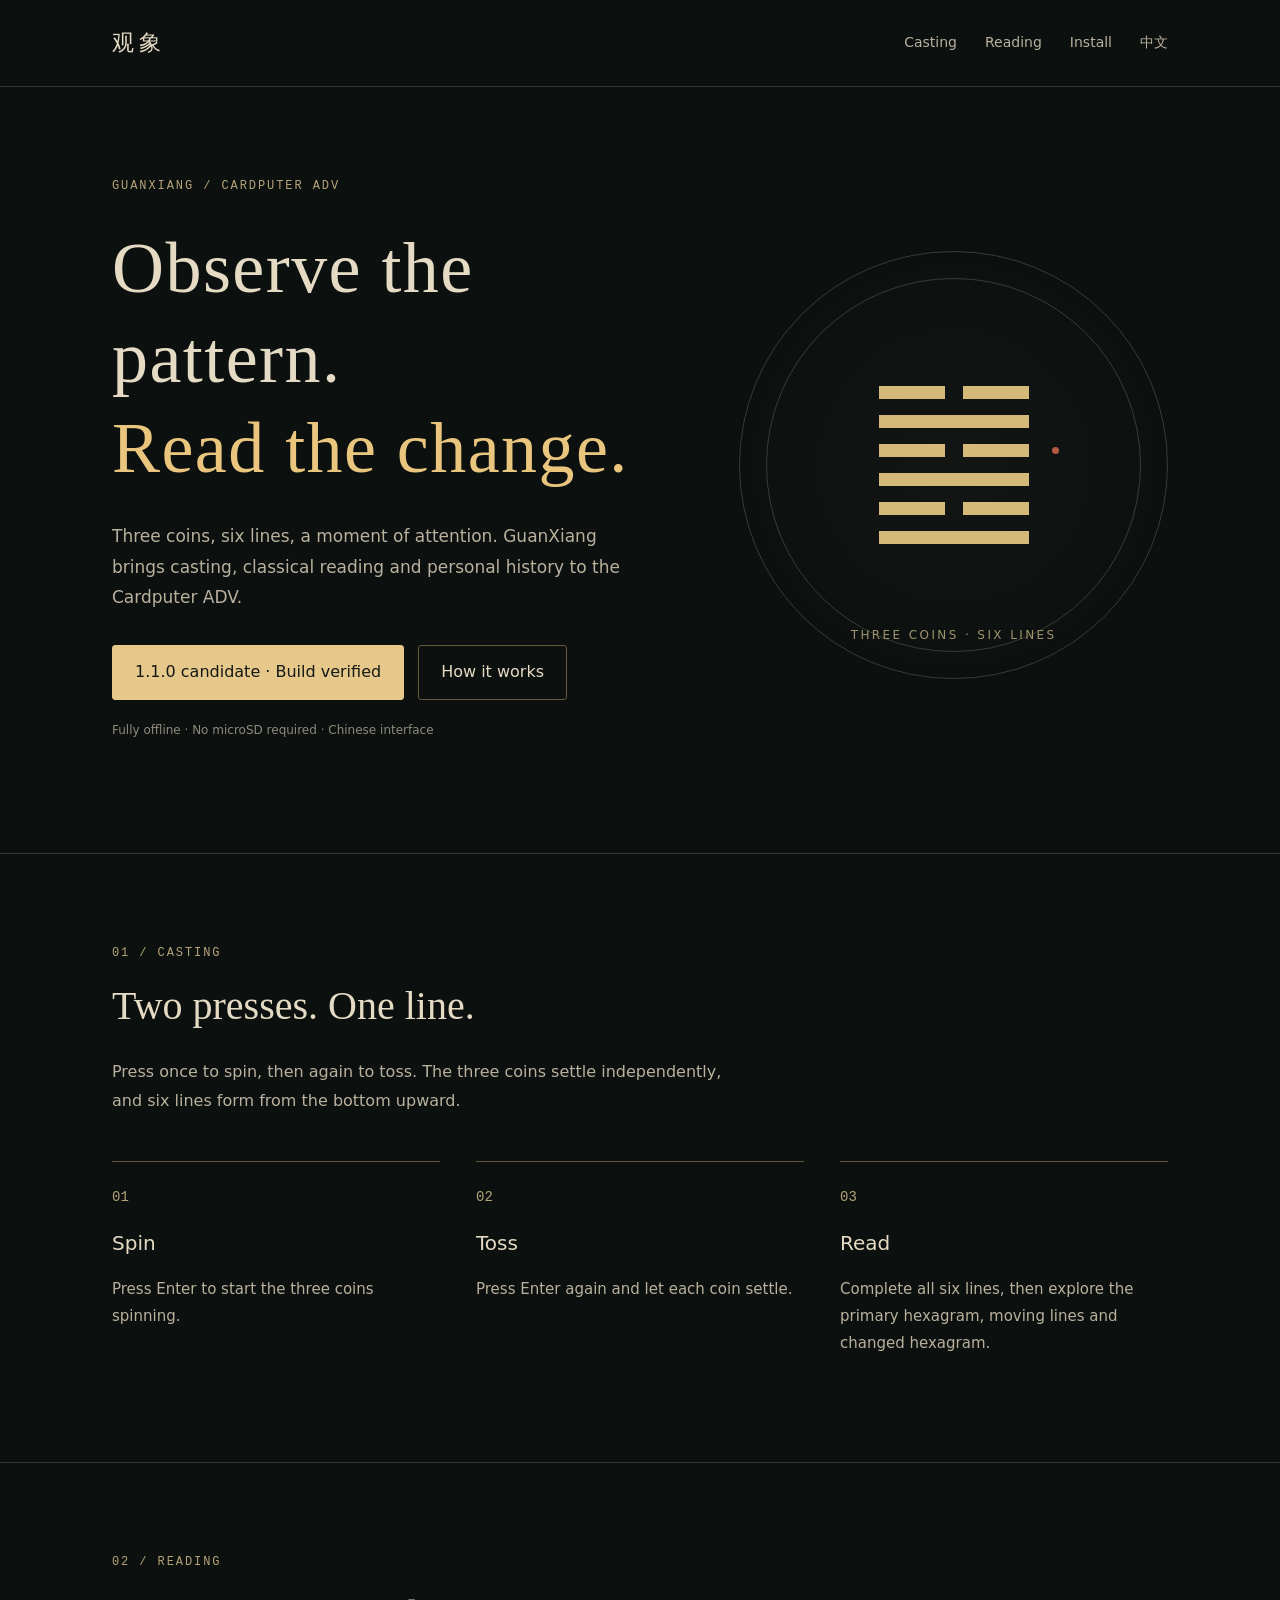
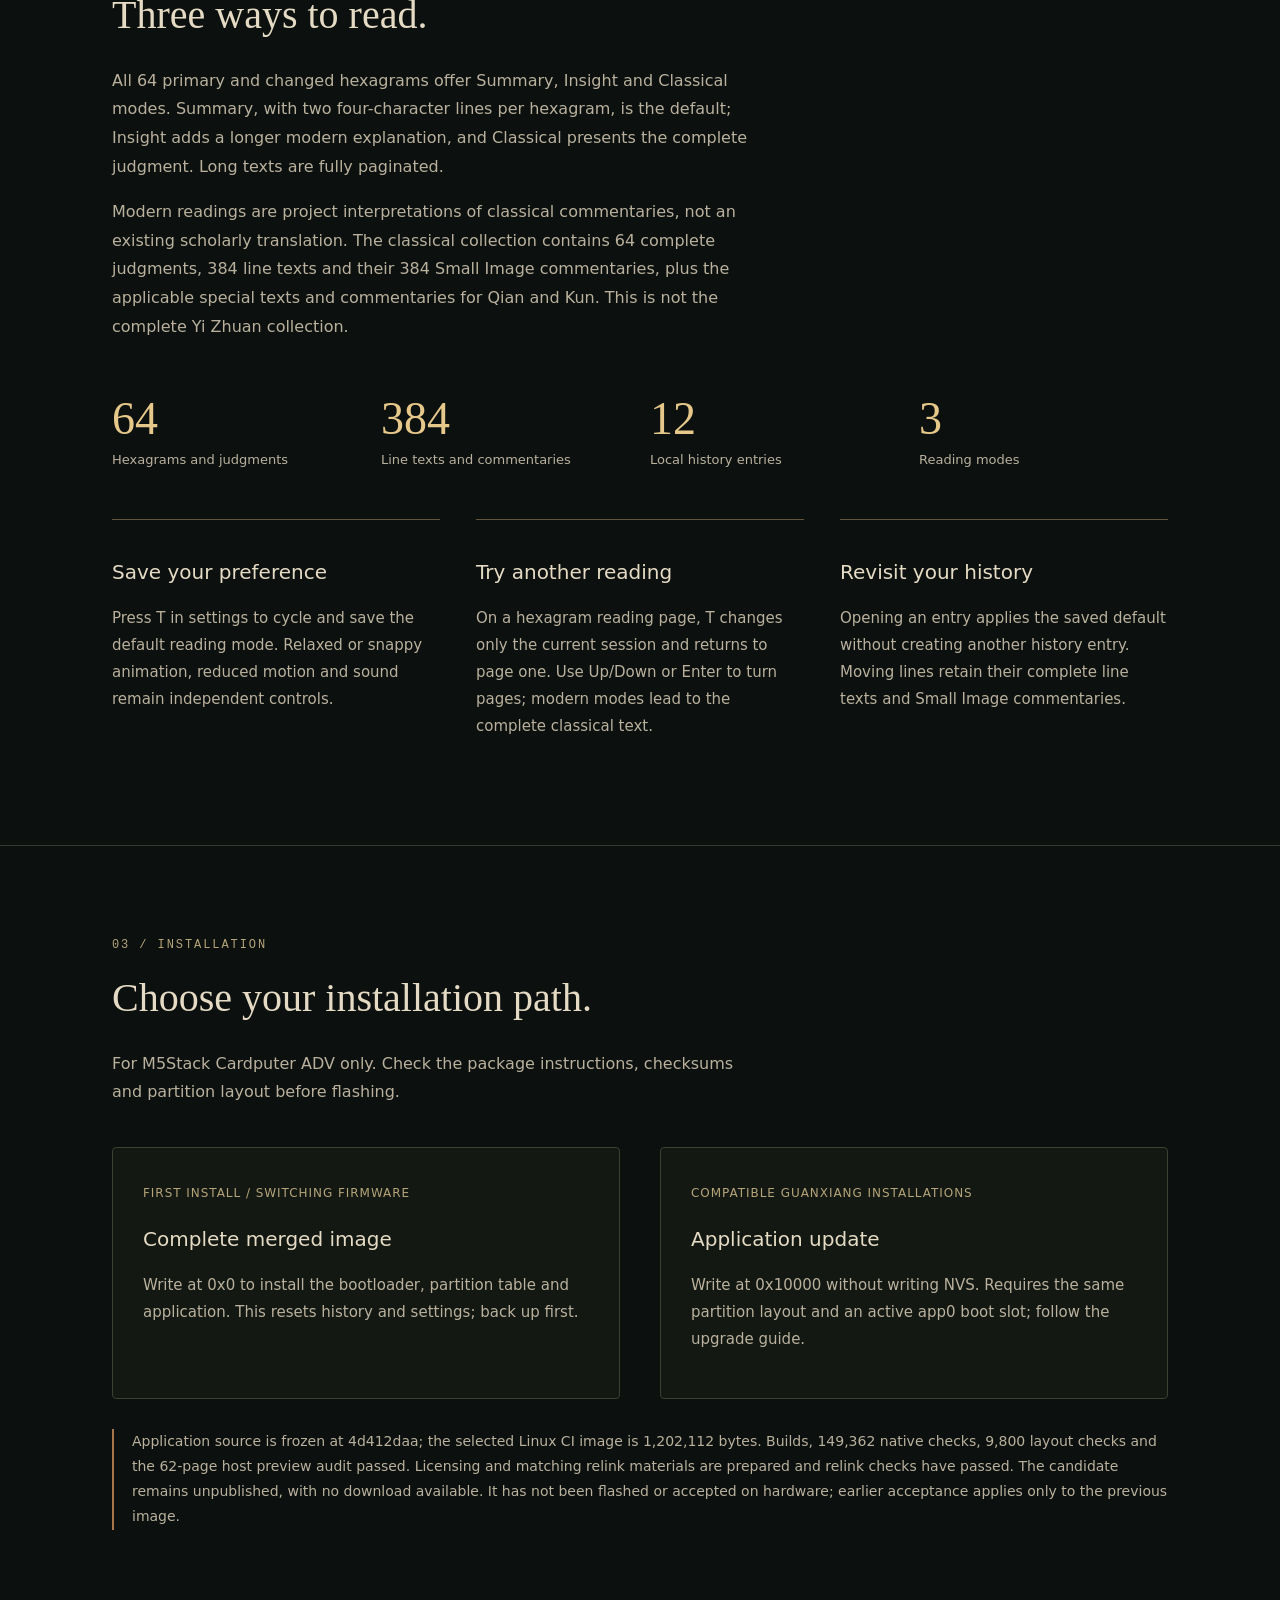
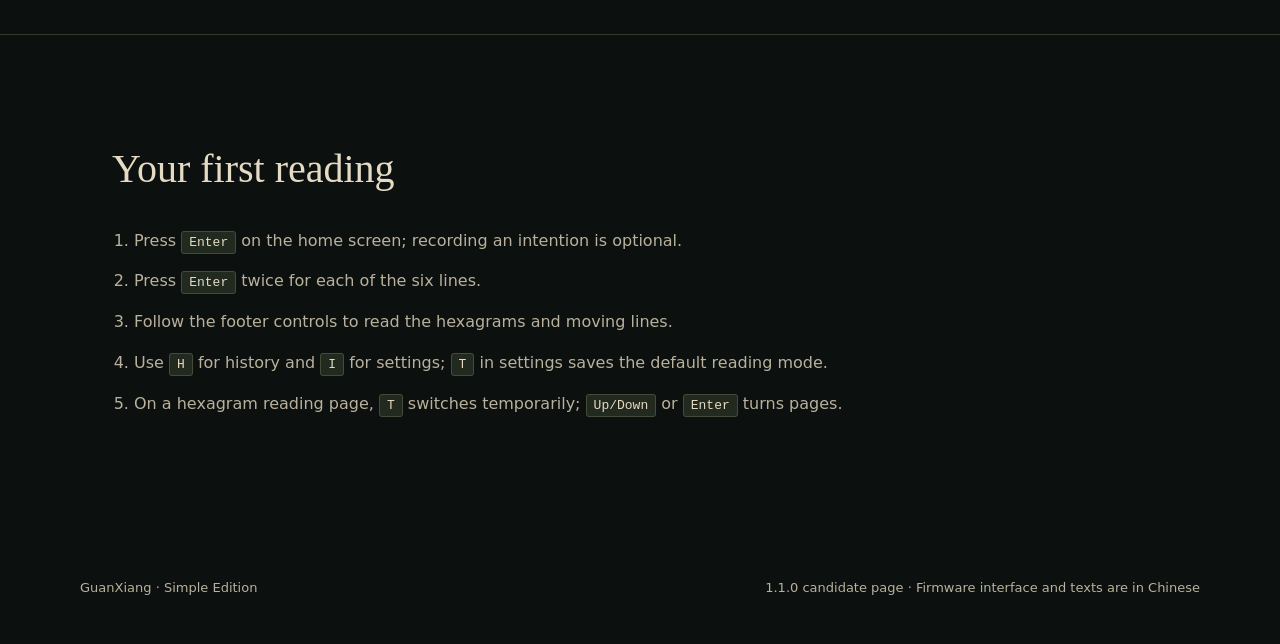
==== docs/en/index.html @ ac01c59a "Prepare GuanXiang 1.1.0 candidate documentation and source notices" ====
<!doctype html>
<html lang="en"><head><meta charset="utf-8"><meta name="viewport" content="width=device-width,initial-scale=1"><meta name="theme-color" content="#0c100f"><meta name="description" content="An offline three-coin I Ching firmware for M5Stack Cardputer ADV, with six-line casting, three reading modes and local history."><title>GuanXiang · Observe the pattern, read the change</title><link rel="stylesheet" href="../styles.css"></head><body>
<header><nav class="wrap" aria-label="Navigation"><a class="brand" href="#top">观象</a><div class="navlinks"><a class="wide" href="#casting">Casting</a><a class="wide" href="#reading">Reading</a><a class="wide" href="#install">Install</a><a href="../" lang="zh-CN">中文</a></div></nav></header>
<main id="top"><section class="hero wrap"><div><div class="eyebrow">GUANXIANG / CARDPUTER ADV</div><h1>Observe the pattern.<span>Read the change.</span></h1><p class="lead">Three coins, six lines, a moment of attention. GuanXiang brings casting, classical reading and personal history to the Cardputer ADV.</p><div class="actions"><a class="button primary" href="#install">1.1.0 candidate · Build verified</a><a class="button" href="#casting">How it works</a></div><p class="meta">Fully offline · No microSD required · Chinese interface</p></div><div class="ritual" aria-hidden="true"><div class="hexagram"><div class="yao yin"></div><div class="yao"></div><div class="yao yin moving"></div><div class="yao"></div><div class="yao yin"></div><div class="yao"></div></div><div class="ritual-label">THREE COINS · SIX LINES</div></div></section>
<section class="section" id="casting"><div class="wrap"><div class="intro"><div class="eyebrow">01 / CASTING</div><h2>Two presses. One line.</h2><p>Press once to spin, then again to toss. The three coins settle independently, and six lines form from the bottom upward.</p></div><div class="grid"><article class="feature"><span class="number">01</span><h3>Spin</h3><p>Press Enter to start the three coins spinning.</p></article><article class="feature"><span class="number">02</span><h3>Toss</h3><p>Press Enter again and let each coin settle.</p></article><article class="feature"><span class="number">03</span><h3>Read</h3><p>Complete all six lines, then explore the primary hexagram, moving lines and changed hexagram.</p></article></div></div></section>
<section class="section" id="reading"><div class="wrap"><div class="intro"><div class="eyebrow">02 / READING</div><h2>Three ways to read.</h2><p>All 64 primary and changed hexagrams offer Summary, Insight and Classical modes. Summary, with two four-character lines per hexagram, is the default; Insight adds a longer modern explanation, and Classical presents the complete judgment. Long texts are fully paginated.</p><p>Modern readings are project interpretations of classical commentaries, not an existing scholarly translation. The classical collection contains 64 complete judgments, 384 line texts and their 384 Small Image commentaries, plus the applicable special texts and commentaries for Qian and Kun. This is not the complete Yi Zhuan collection.</p></div><div class="facts"><div class="fact"><strong>64</strong><span>Hexagrams and judgments</span></div><div class="fact"><strong>384</strong><span>Line texts and commentaries</span></div><div class="fact"><strong>12</strong><span>Local history entries</span></div><div class="fact"><strong>3</strong><span>Reading modes</span></div></div><div class="grid"><article class="feature"><h3>Save your preference</h3><p>Press T in settings to cycle and save the default reading mode. Relaxed or snappy animation, reduced motion and sound remain independent controls.</p></article><article class="feature"><h3>Try another reading</h3><p>On a hexagram reading page, T changes only the current session and returns to page one. Use Up/Down or Enter to turn pages; modern modes lead to the complete classical text.</p></article><article class="feature"><h3>Revisit your history</h3><p>Opening an entry applies the saved default without creating another history entry. Moving lines retain their complete line texts and Small Image commentaries.</p></article></div></div></section>
<section class="section" id="install"><div class="wrap"><div class="intro"><div class="eyebrow">03 / INSTALLATION</div><h2>Choose your installation path.</h2><p>For M5Stack Cardputer ADV only. Check the package instructions, checksums and partition layout before flashing.</p></div><div class="install"><article class="card"><span class="tag">FIRST INSTALL / SWITCHING FIRMWARE</span><h3>Complete merged image</h3><p>Write at 0x0 to install the bootloader, partition table and application. This resets history and settings; back up first.</p></article><article class="card"><span class="tag">COMPATIBLE GUANXIANG INSTALLATIONS</span><h3>Application update</h3><p>Write at 0x10000 without writing NVS. Requires the same partition layout and an active app0 boot slot; follow the upgrade guide.</p></article></div><p class="notice">Application source is frozen at 4d412daa; the selected Linux CI image is 1,202,112 bytes. Builds, 149,362 native checks, 9,800 layout checks and the 62-page host preview audit passed. Licensing and matching relink materials are prepared and relink checks have passed. The candidate remains unpublished, with no download available. It has not been flashed or accepted on hardware; earlier acceptance applies only to the previous image.</p></div></section>
<section class="section"><div class="wrap"><h2>Your first reading</h2><ol><li>Press <kbd>Enter</kbd> on the home screen; recording an intention is optional.</li><li>Press <kbd>Enter</kbd> twice for each of the six lines.</li><li>Follow the footer controls to read the hexagrams and moving lines.</li><li>Use <kbd>H</kbd> for history and <kbd>I</kbd> for settings; <kbd>T</kbd> in settings saves the default reading mode.</li><li>On a hexagram reading page, <kbd>T</kbd> switches temporarily; <kbd>Up/Down</kbd> or <kbd>Enter</kbd> turns pages.</li></ol></div></section></main>
<footer class="footer wrap"><div class="footer-inner"><p>GuanXiang · Simple Edition</p><p>1.1.0 candidate page · Firmware interface and texts are in Chinese</p></div></footer></body></html>
---- docs/styles.css ----
*{box-sizing:border-box}html{scroll-behavior:smooth}body{margin:0;background:#0c100f;color:#e5dbc4;font:16px/1.8 system-ui,-apple-system,"PingFang SC","Microsoft YaHei",sans-serif}a{color:inherit;text-underline-offset:4px}a:focus-visible,button:focus-visible{outline:2px solid #f0d794;outline-offset:6px}.wrap{max-width:1120px;margin:auto;padding:0 32px}header{border-bottom:1px solid #33392e}nav{min-height:86px;display:flex;align-items:center;justify-content:space-between;gap:20px}.brand{text-decoration:none;letter-spacing:.22em;font-size:22px}.navlinks{display:flex;gap:28px;font-size:14px}.navlinks a{text-decoration:none;color:#b9b19d}.hero{min-height:690px;display:grid;grid-template-columns:1.3fr 1fr;align-items:center;gap:70px;padding-top:90px;padding-bottom:100px}.eyebrow{font:12px/1.5 ui-monospace,monospace;letter-spacing:.16em;color:#b5a479;text-transform:uppercase}h1{font:500 clamp(42px,6vw,72px)/1.25 "Songti SC","Noto Serif CJK SC",serif;letter-spacing:.02em;margin:28px 0}h1 span{display:block;color:#e9c57d}h2{font:500 clamp(28px,4vw,40px)/1.4 "Songti SC",serif;margin:16px 0 24px}h3{font-size:20px;font-weight:500;margin:14px 0 10px}p{color:#b9b19d}.lead{max-width:540px;font-size:17px}.actions{display:flex;flex-wrap:wrap;gap:14px;margin-top:32px}.button{display:inline-block;padding:12px 22px;border:1px solid #64583d;text-decoration:none;border-radius:3px}.button.primary{background:#e6c88a;color:#141713;border-color:#e6c88a}.meta{font-size:12px;color:#8f8b7c;margin-top:20px}.ritual{position:relative;aspect-ratio:1;border:1px solid #383d31;border-radius:50%;display:grid;place-items:center;background:radial-gradient(circle,#e6c88a07,transparent 72%)}.ritual:before{content:"";position:absolute;inset:26px;border:1px solid #383d31;border-radius:50%}.hexagram{width:150px;display:grid;gap:16px}.yao{height:13px;background:#d5b979;position:relative}.yao.yin{background:linear-gradient(to right,#d5b979 44%,transparent 44%,transparent 56%,#d5b979 56%)}.yao.moving:after{content:"";position:absolute;right:-30px;top:3px;background:#b45842;width:7px;height:7px;border-radius:50%}.ritual-label{position:absolute;bottom:32px;font-size:12px;letter-spacing:.2em;color:#9f936e}.section{padding:90px 0;border-top:1px solid #33392e}.intro{max-width:640px}.grid{display:grid;grid-template-columns:repeat(3,1fr);gap:36px;margin-top:45px}.number{font:14px ui-monospace,monospace;color:#b5a479}.feature{border-top:1px solid #61553a;padding-top:20px}.feature p{font-size:15px}.facts{display:grid;grid-template-columns:repeat(4,1fr);gap:20px;margin-top:50px}.fact strong{display:block;font:46px "Songti SC",serif;color:#e6c88a}.fact span{font-size:13px;color:#b9b19d}.install{display:grid;grid-template-columns:1fr 1fr;gap:40px;margin-top:40px}.card{padding:30px;background:#131813;border:1px solid #3b4031;border-radius:4px}.tag{font-size:12px;color:#b5a479;letter-spacing:.08em}.card p{font-size:15px}ol{padding-left:22px;color:#b9b19d}li{padding:6px 0}kbd{font:13px ui-monospace,monospace;background:#22291e;padding:3px 7px;border:1px solid #454b38;border-radius:3px;color:#e5dbc4}.notice{border-left:2px solid #a67748;padding-left:18px;font-size:14px;margin-top:30px}.footer{padding:45px 0;color:#928b77;font-size:13px}.footer-inner{display:flex;justify-content:space-between;gap:25px}.footer p{margin:0}code{font-size:.85em}::selection{background:#776137;color:white}@media(max-width:760px){.wrap{padding-left:24px;padding-right:24px}nav{min-height:74px}.navlinks{gap:16px}.navlinks .wide{display:none}.hero{grid-template-columns:1fr;gap:52px;min-height:0;padding-top:60px;padding-bottom:65px}.ritual{width:min(100%,340px);margin:auto}.hero h1{font-size:46px}.grid,.install{grid-template-columns:1fr;gap:24px}.facts{grid-template-columns:1fr 1fr;gap:28px}.section{padding:60px 0}.footer-inner{display:block}.footer p+p{margin-top:16px}}@media(prefers-reduced-motion:reduce){html{scroll-behavior:auto}}
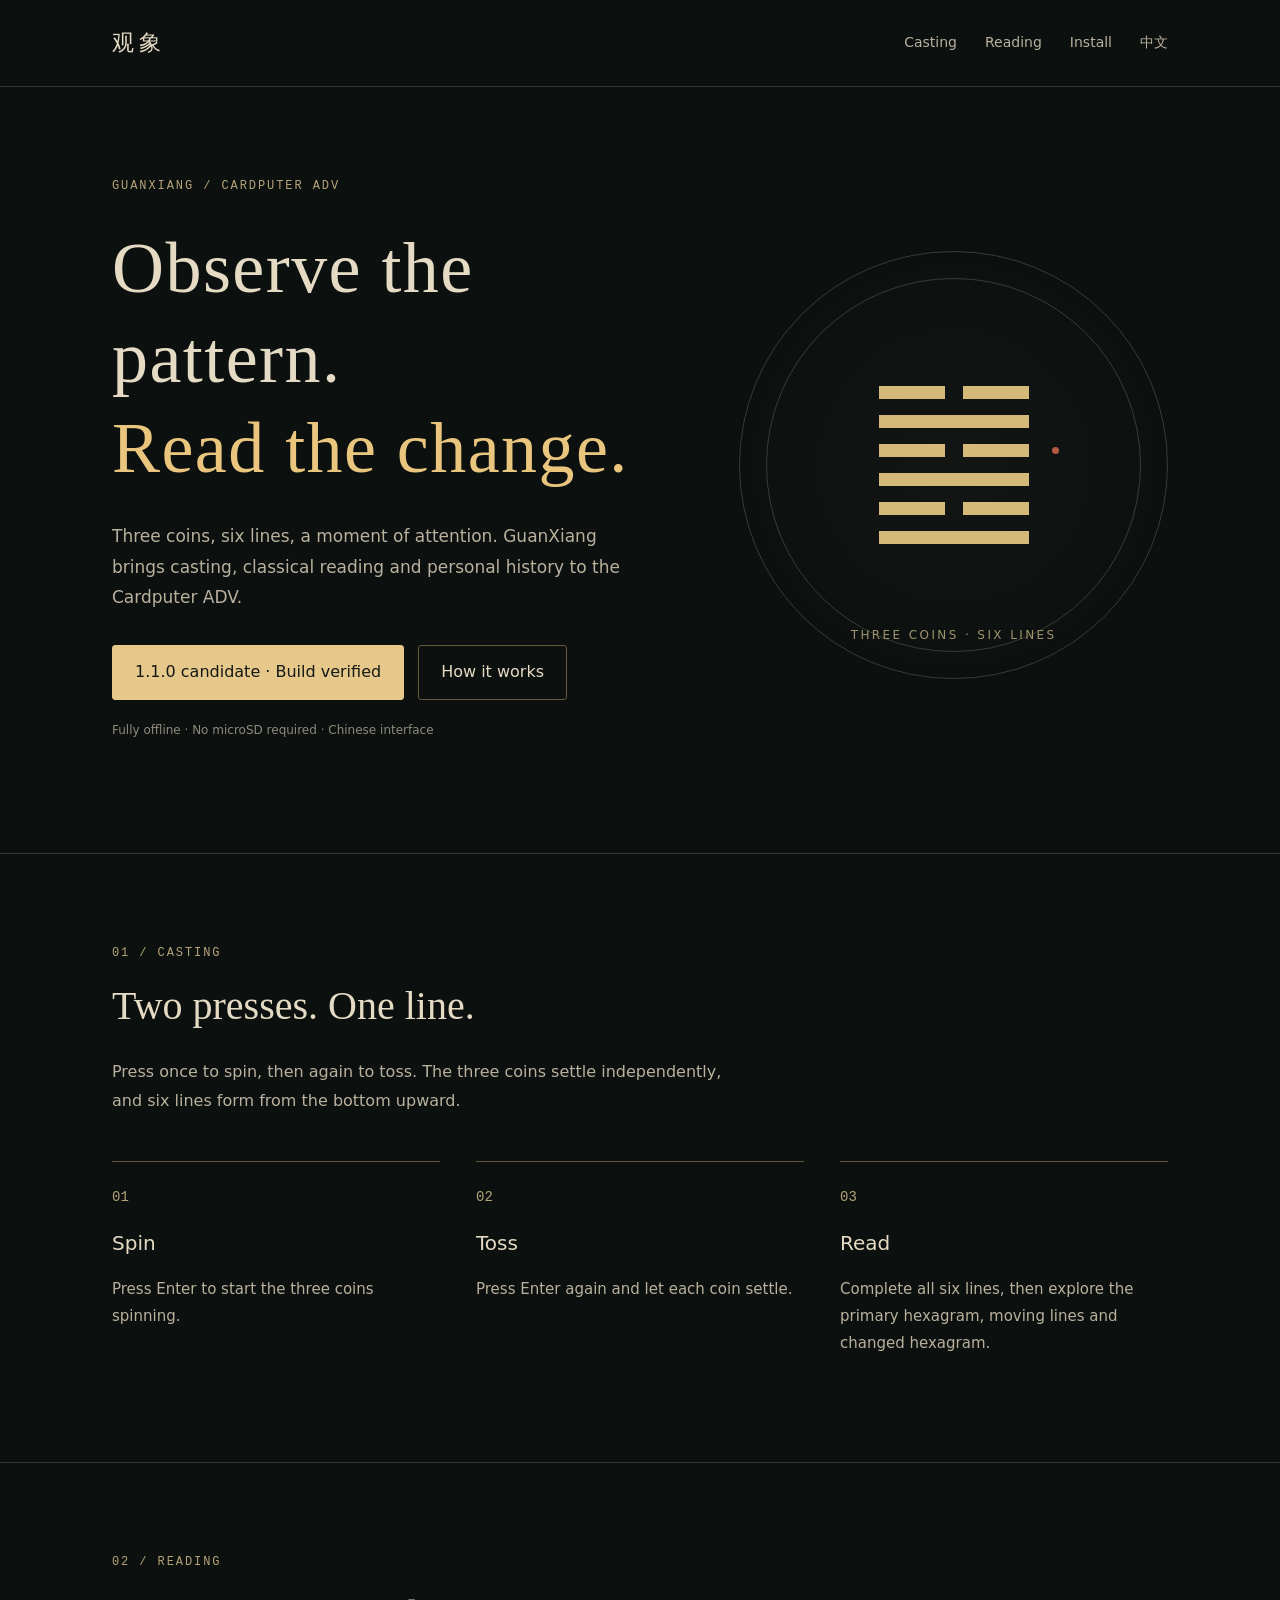
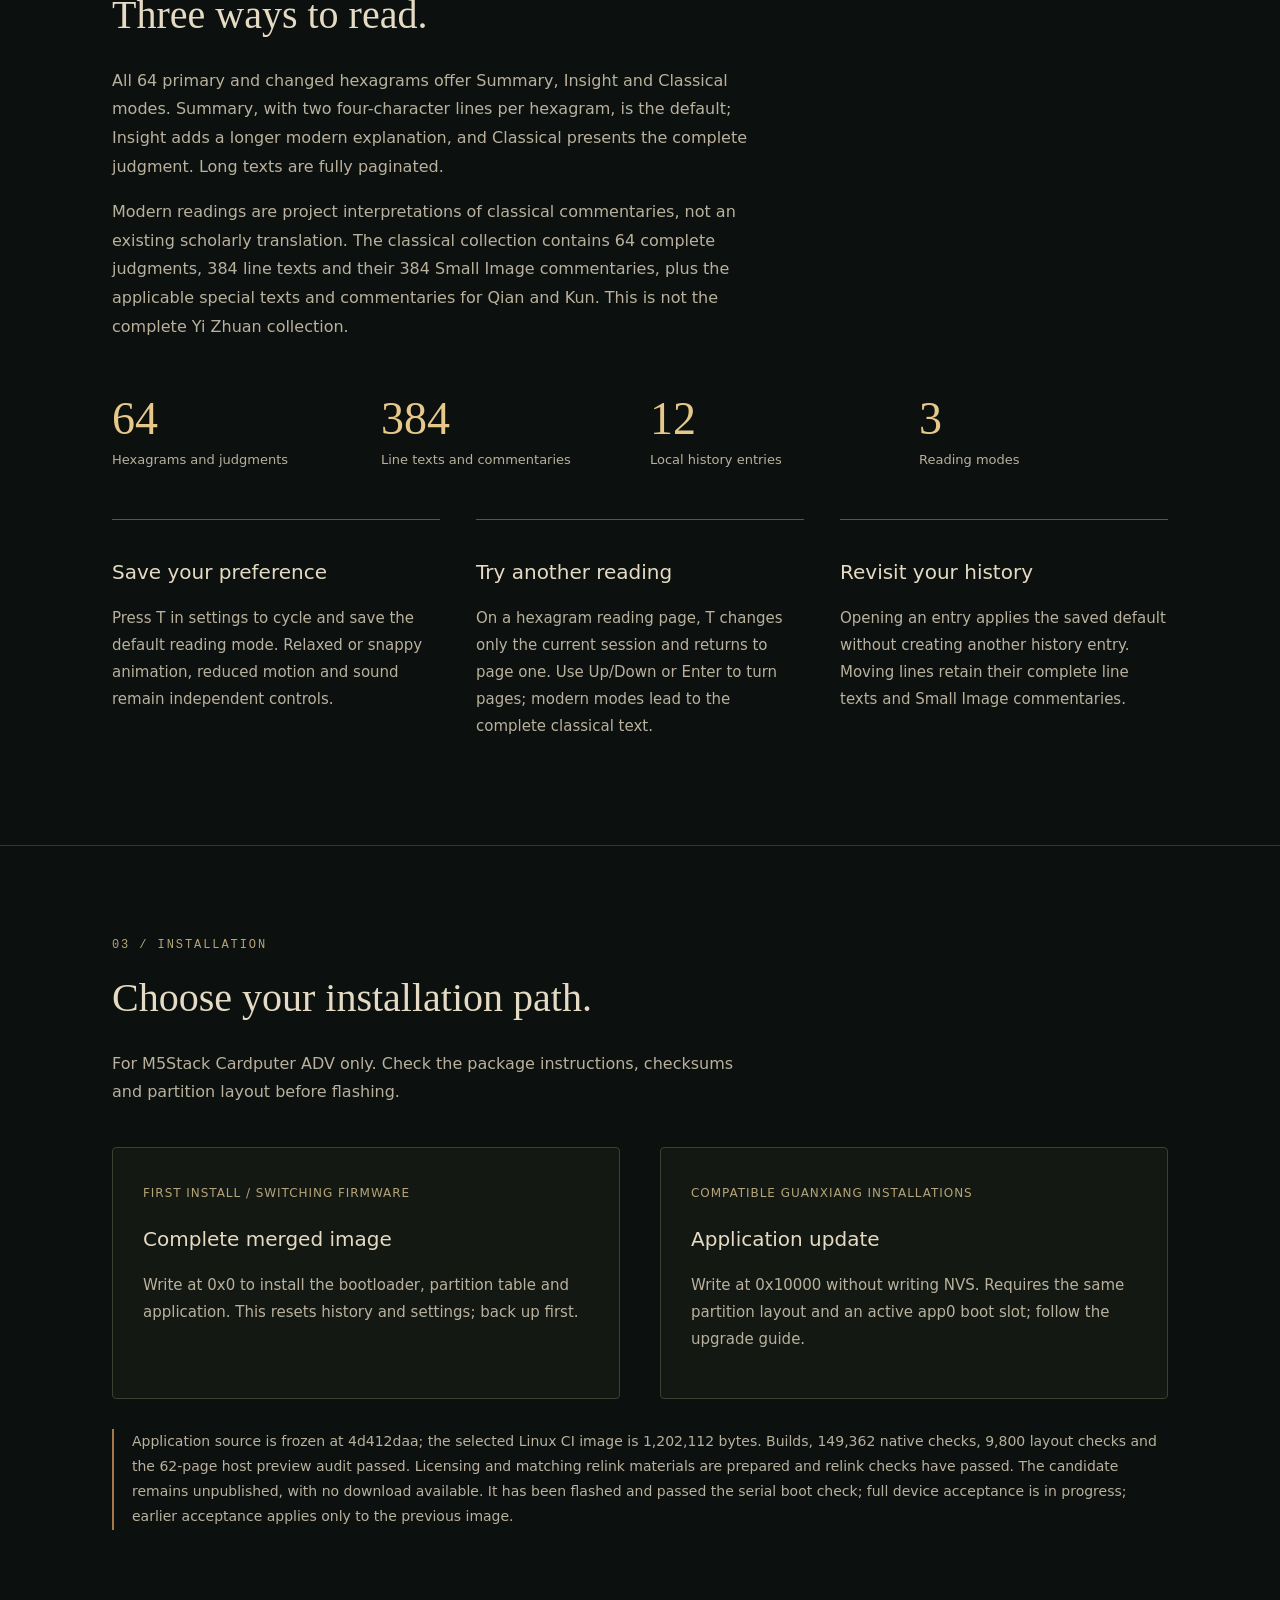
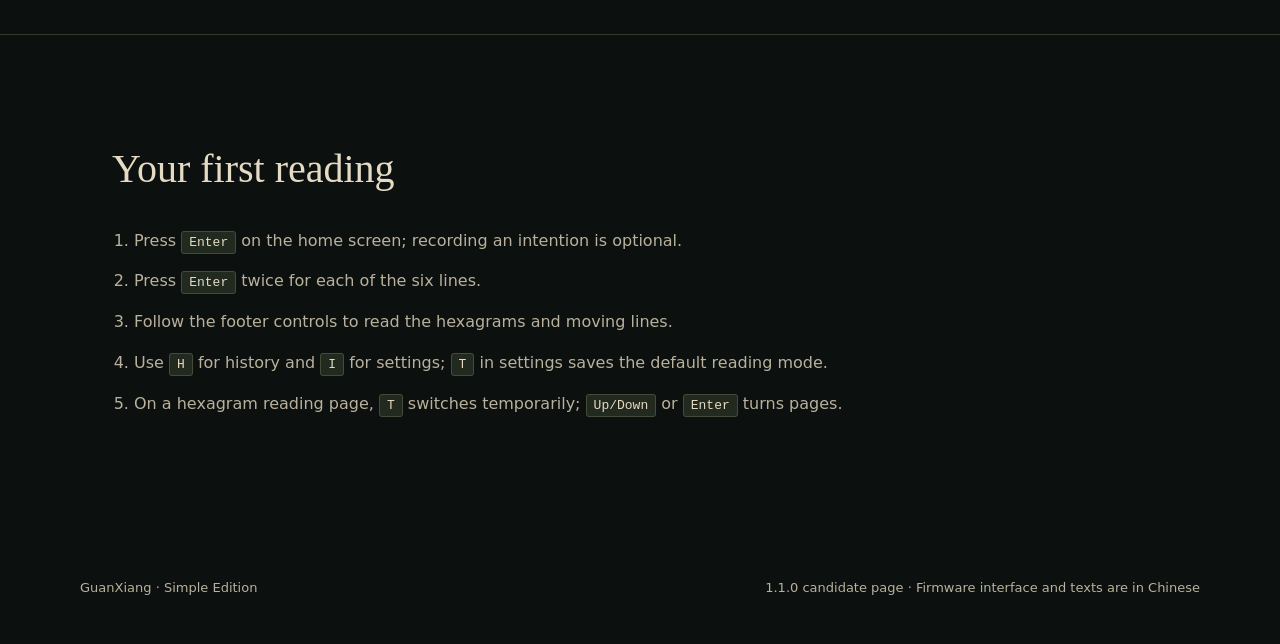
==== commit eec9c9ac: "Record app-only upgrade and successful device boot checks" ====
--- a/docs/en/index.html
+++ b/docs/en/index.html
@@ -4,6 +4,6 @@
 <main id="top"><section class="hero wrap"><div><div class="eyebrow">GUANXIANG / CARDPUTER ADV</div><h1>Observe the pattern.<span>Read the change.</span></h1><p class="lead">Three coins, six lines, a moment of attention. GuanXiang brings casting, classical reading and personal history to the Cardputer ADV.</p><div class="actions"><a class="button primary" href="#install">1.1.0 candidate · Build verified</a><a class="button" href="#casting">How it works</a></div><p class="meta">Fully offline · No microSD required · Chinese interface</p></div><div class="ritual" aria-hidden="true"><div class="hexagram"><div class="yao yin"></div><div class="yao"></div><div class="yao yin moving"></div><div class="yao"></div><div class="yao yin"></div><div class="yao"></div></div><div class="ritual-label">THREE COINS · SIX LINES</div></div></section>
 <section class="section" id="casting"><div class="wrap"><div class="intro"><div class="eyebrow">01 / CASTING</div><h2>Two presses. One line.</h2><p>Press once to spin, then again to toss. The three coins settle independently, and six lines form from the bottom upward.</p></div><div class="grid"><article class="feature"><span class="number">01</span><h3>Spin</h3><p>Press Enter to start the three coins spinning.</p></article><article class="feature"><span class="number">02</span><h3>Toss</h3><p>Press Enter again and let each coin settle.</p></article><article class="feature"><span class="number">03</span><h3>Read</h3><p>Complete all six lines, then explore the primary hexagram, moving lines and changed hexagram.</p></article></div></div></section>
 <section class="section" id="reading"><div class="wrap"><div class="intro"><div class="eyebrow">02 / READING</div><h2>Three ways to read.</h2><p>All 64 primary and changed hexagrams offer Summary, Insight and Classical modes. Summary, with two four-character lines per hexagram, is the default; Insight adds a longer modern explanation, and Classical presents the complete judgment. Long texts are fully paginated.</p><p>Modern readings are project interpretations of classical commentaries, not an existing scholarly translation. The classical collection contains 64 complete judgments, 384 line texts and their 384 Small Image commentaries, plus the applicable special texts and commentaries for Qian and Kun. This is not the complete Yi Zhuan collection.</p></div><div class="facts"><div class="fact"><strong>64</strong><span>Hexagrams and judgments</span></div><div class="fact"><strong>384</strong><span>Line texts and commentaries</span></div><div class="fact"><strong>12</strong><span>Local history entries</span></div><div class="fact"><strong>3</strong><span>Reading modes</span></div></div><div class="grid"><article class="feature"><h3>Save your preference</h3><p>Press T in settings to cycle and save the default reading mode. Relaxed or snappy animation, reduced motion and sound remain independent controls.</p></article><article class="feature"><h3>Try another reading</h3><p>On a hexagram reading page, T changes only the current session and returns to page one. Use Up/Down or Enter to turn pages; modern modes lead to the complete classical text.</p></article><article class="feature"><h3>Revisit your history</h3><p>Opening an entry applies the saved default without creating another history entry. Moving lines retain their complete line texts and Small Image commentaries.</p></article></div></div></section>
-<section class="section" id="install"><div class="wrap"><div class="intro"><div class="eyebrow">03 / INSTALLATION</div><h2>Choose your installation path.</h2><p>For M5Stack Cardputer ADV only. Check the package instructions, checksums and partition layout before flashing.</p></div><div class="install"><article class="card"><span class="tag">FIRST INSTALL / SWITCHING FIRMWARE</span><h3>Complete merged image</h3><p>Write at 0x0 to install the bootloader, partition table and application. This resets history and settings; back up first.</p></article><article class="card"><span class="tag">COMPATIBLE GUANXIANG INSTALLATIONS</span><h3>Application update</h3><p>Write at 0x10000 without writing NVS. Requires the same partition layout and an active app0 boot slot; follow the upgrade guide.</p></article></div><p class="notice">Application source is frozen at 4d412daa; the selected Linux CI image is 1,202,112 bytes. Builds, 149,362 native checks, 9,800 layout checks and the 62-page host preview audit passed. Licensing and matching relink materials are prepared and relink checks have passed. The candidate remains unpublished, with no download available. It has not been flashed or accepted on hardware; earlier acceptance applies only to the previous image.</p></div></section>
+<section class="section" id="install"><div class="wrap"><div class="intro"><div class="eyebrow">03 / INSTALLATION</div><h2>Choose your installation path.</h2><p>For M5Stack Cardputer ADV only. Check the package instructions, checksums and partition layout before flashing.</p></div><div class="install"><article class="card"><span class="tag">FIRST INSTALL / SWITCHING FIRMWARE</span><h3>Complete merged image</h3><p>Write at 0x0 to install the bootloader, partition table and application. This resets history and settings; back up first.</p></article><article class="card"><span class="tag">COMPATIBLE GUANXIANG INSTALLATIONS</span><h3>Application update</h3><p>Write at 0x10000 without writing NVS. Requires the same partition layout and an active app0 boot slot; follow the upgrade guide.</p></article></div><p class="notice">Application source is frozen at 4d412daa; the selected Linux CI image is 1,202,112 bytes. Builds, 149,362 native checks, 9,800 layout checks and the 62-page host preview audit passed. Licensing and matching relink materials are prepared and relink checks have passed. The candidate remains unpublished, with no download available. It has been flashed and passed the serial boot check; full device acceptance is in progress; earlier acceptance applies only to the previous image.</p></div></section>
 <section class="section"><div class="wrap"><h2>Your first reading</h2><ol><li>Press <kbd>Enter</kbd> on the home screen; recording an intention is optional.</li><li>Press <kbd>Enter</kbd> twice for each of the six lines.</li><li>Follow the footer controls to read the hexagrams and moving lines.</li><li>Use <kbd>H</kbd> for history and <kbd>I</kbd> for settings; <kbd>T</kbd> in settings saves the default reading mode.</li><li>On a hexagram reading page, <kbd>T</kbd> switches temporarily; <kbd>Up/Down</kbd> or <kbd>Enter</kbd> turns pages.</li></ol></div></section></main>
 <footer class="footer wrap"><div class="footer-inner"><p>GuanXiang · Simple Edition</p><p>1.1.0 candidate page · Firmware interface and texts are in Chinese</p></div></footer></body></html>
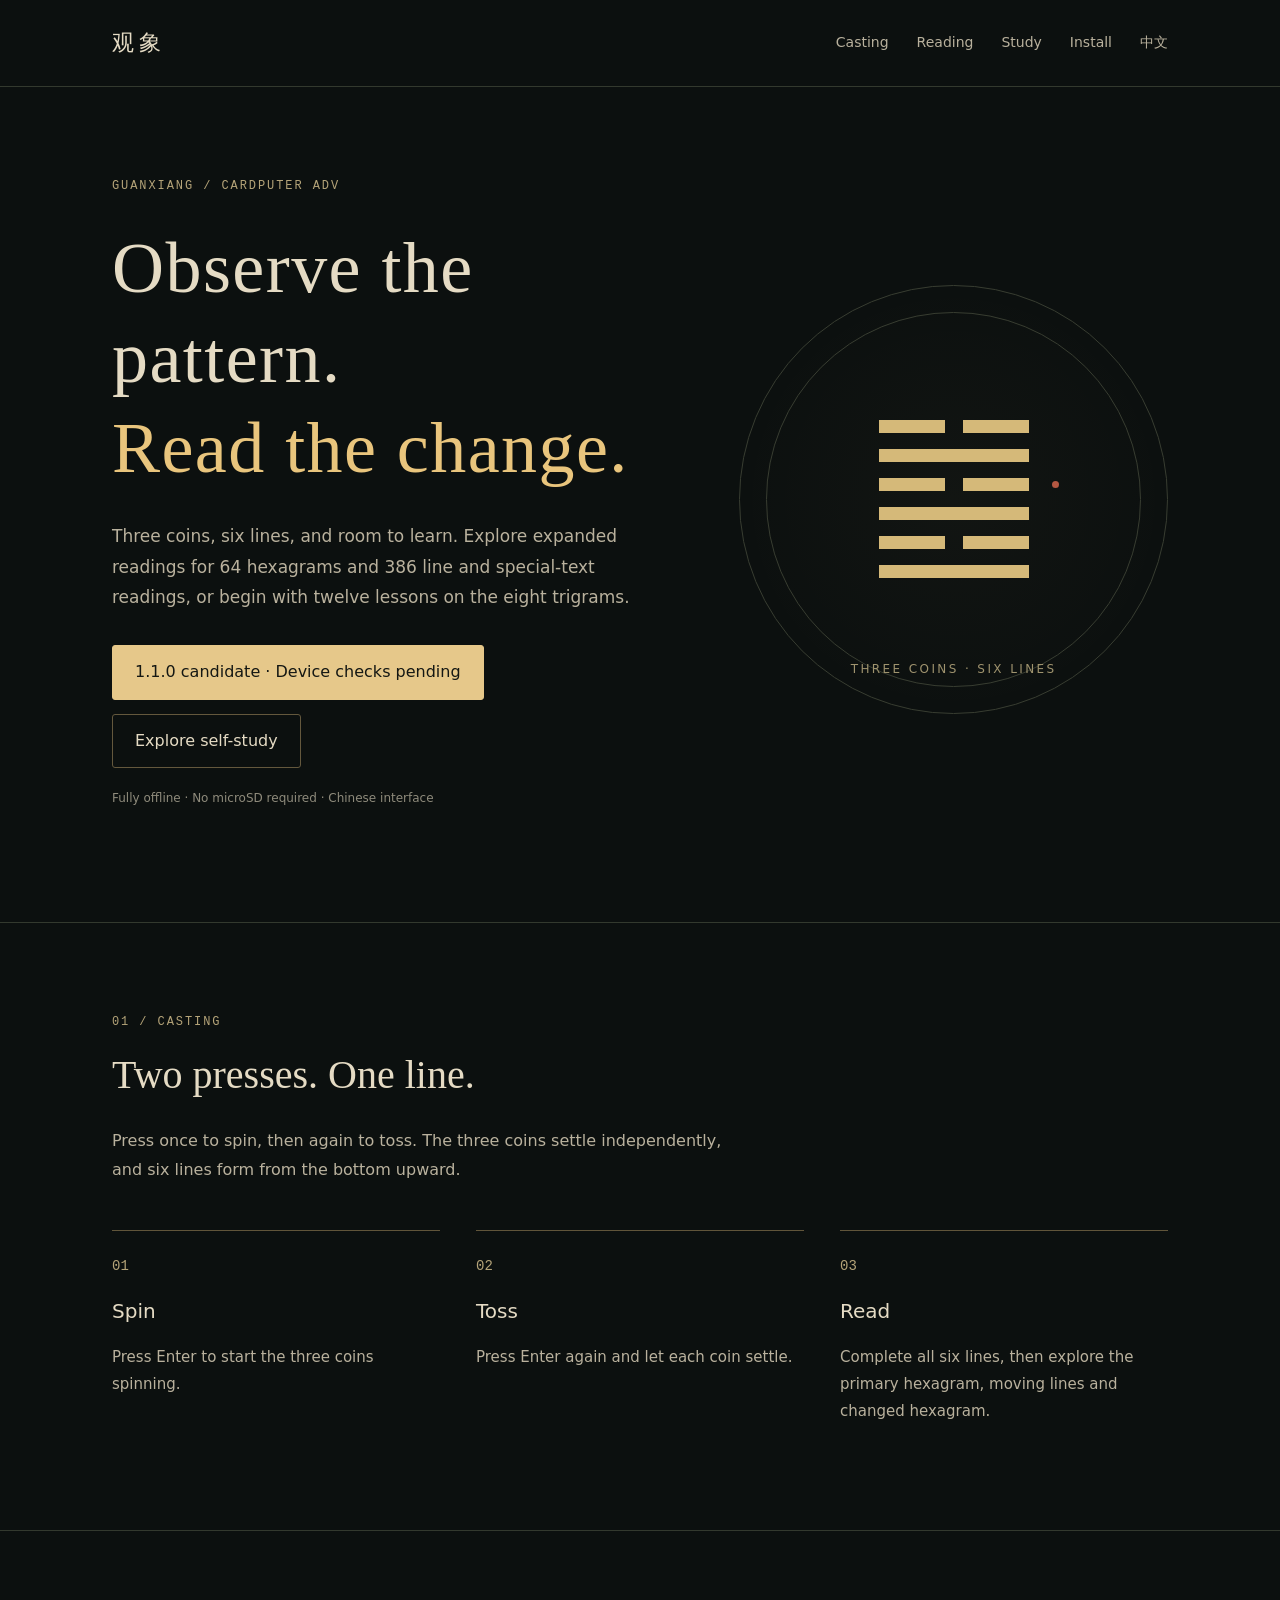
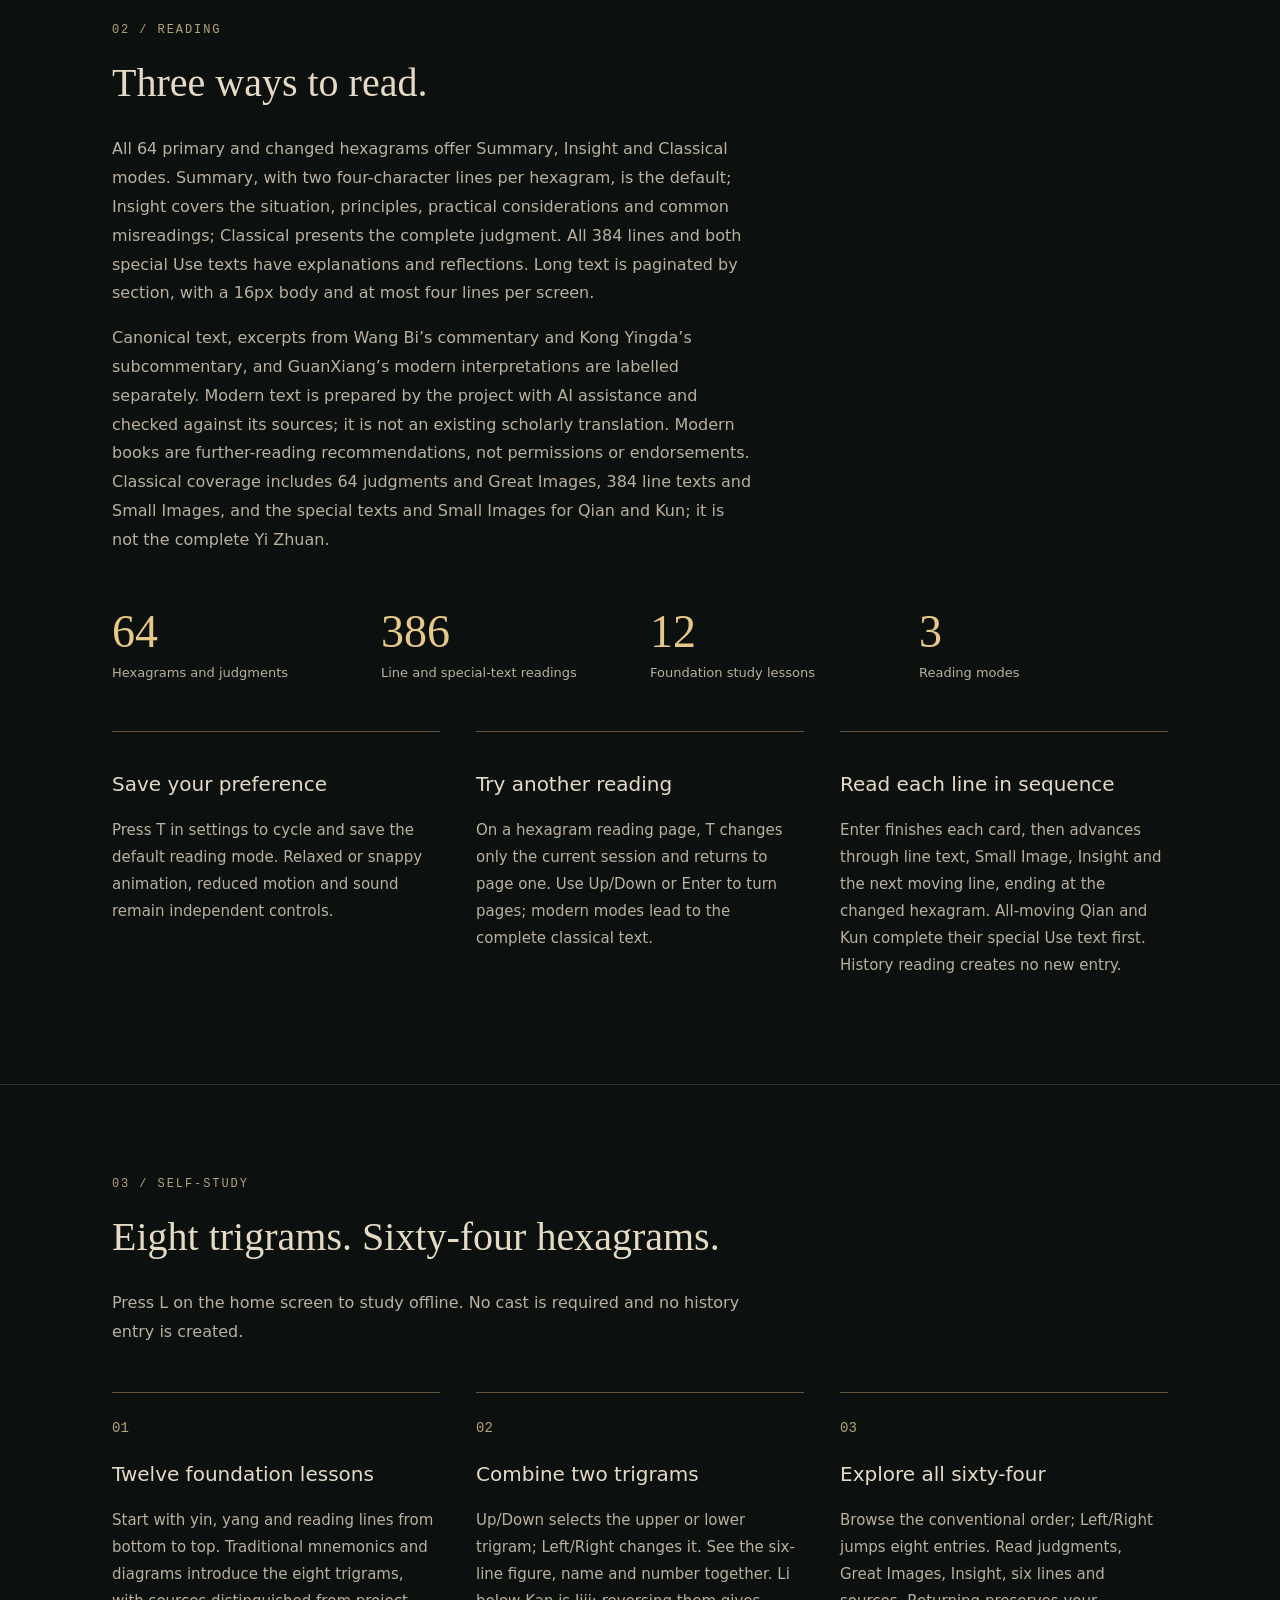
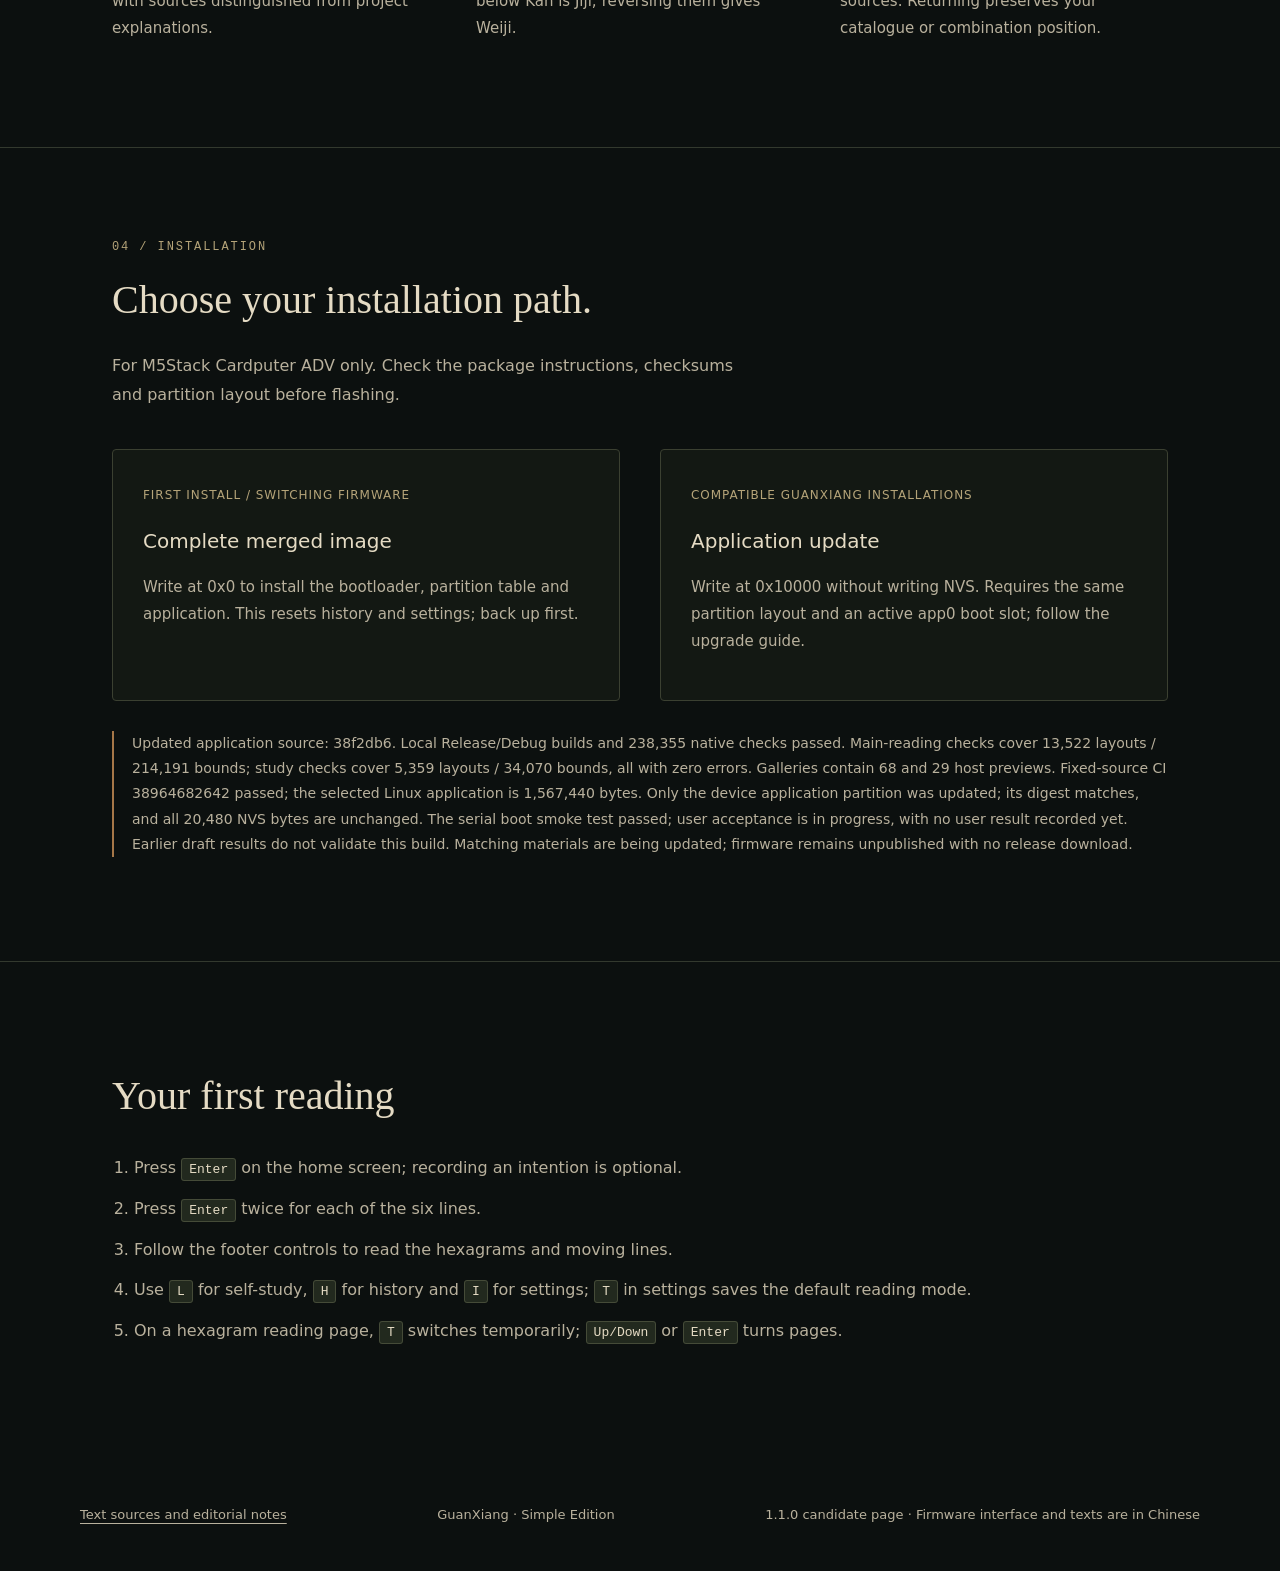
==== commit df126baa: "docs: prepare deep reading and study candidate with verified provenance" ====
--- a/docs/en/index.html
+++ b/docs/en/index.html
@@ -1,9 +1,10 @@
 <!doctype html>
-<html lang="en"><head><meta charset="utf-8"><meta name="viewport" content="width=device-width,initial-scale=1"><meta name="theme-color" content="#0c100f"><meta name="description" content="An offline three-coin I Ching firmware for M5Stack Cardputer ADV, with six-line casting, three reading modes and local history."><title>GuanXiang · Observe the pattern, read the change</title><link rel="stylesheet" href="../styles.css"></head><body>
-<header><nav class="wrap" aria-label="Navigation"><a class="brand" href="#top">观象</a><div class="navlinks"><a class="wide" href="#casting">Casting</a><a class="wide" href="#reading">Reading</a><a class="wide" href="#install">Install</a><a href="../" lang="zh-CN">中文</a></div></nav></header>
-<main id="top"><section class="hero wrap"><div><div class="eyebrow">GUANXIANG / CARDPUTER ADV</div><h1>Observe the pattern.<span>Read the change.</span></h1><p class="lead">Three coins, six lines, a moment of attention. GuanXiang brings casting, classical reading and personal history to the Cardputer ADV.</p><div class="actions"><a class="button primary" href="#install">1.1.0 candidate · Build verified</a><a class="button" href="#casting">How it works</a></div><p class="meta">Fully offline · No microSD required · Chinese interface</p></div><div class="ritual" aria-hidden="true"><div class="hexagram"><div class="yao yin"></div><div class="yao"></div><div class="yao yin moving"></div><div class="yao"></div><div class="yao yin"></div><div class="yao"></div></div><div class="ritual-label">THREE COINS · SIX LINES</div></div></section>
+<html lang="en"><head><meta charset="utf-8"><meta name="viewport" content="width=device-width,initial-scale=1"><meta name="theme-color" content="#0c100f"><meta name="description" content="An offline three-coin I Ching firmware for M5Stack Cardputer ADV, with expanded readings for 64 hexagrams, 386 line readings, twelve study lessons, casting and local history."><title>GuanXiang · Observe the pattern, read the change</title><link rel="stylesheet" href="../styles.css"></head><body>
+<header><nav class="wrap" aria-label="Navigation"><a class="brand" href="#top">观象</a><div class="navlinks"><a class="wide" href="#casting">Casting</a><a class="wide" href="#reading">Reading</a><a class="wide" href="#study">Study</a><a class="wide" href="#install">Install</a><a href="../" lang="zh-CN">中文</a></div></nav></header>
+<main id="top"><section class="hero wrap"><div><div class="eyebrow">GUANXIANG / CARDPUTER ADV</div><h1>Observe the pattern.<span>Read the change.</span></h1><p class="lead">Three coins, six lines, and room to learn. Explore expanded readings for 64 hexagrams and 386 line and special-text readings, or begin with twelve lessons on the eight trigrams.</p><div class="actions"><a class="button primary" href="#install">1.1.0 candidate · Device checks pending</a><a class="button" href="#study">Explore self-study</a></div><p class="meta">Fully offline · No microSD required · Chinese interface</p></div><div class="ritual" aria-hidden="true"><div class="hexagram"><div class="yao yin"></div><div class="yao"></div><div class="yao yin moving"></div><div class="yao"></div><div class="yao yin"></div><div class="yao"></div></div><div class="ritual-label">THREE COINS · SIX LINES</div></div></section>
 <section class="section" id="casting"><div class="wrap"><div class="intro"><div class="eyebrow">01 / CASTING</div><h2>Two presses. One line.</h2><p>Press once to spin, then again to toss. The three coins settle independently, and six lines form from the bottom upward.</p></div><div class="grid"><article class="feature"><span class="number">01</span><h3>Spin</h3><p>Press Enter to start the three coins spinning.</p></article><article class="feature"><span class="number">02</span><h3>Toss</h3><p>Press Enter again and let each coin settle.</p></article><article class="feature"><span class="number">03</span><h3>Read</h3><p>Complete all six lines, then explore the primary hexagram, moving lines and changed hexagram.</p></article></div></div></section>
-<section class="section" id="reading"><div class="wrap"><div class="intro"><div class="eyebrow">02 / READING</div><h2>Three ways to read.</h2><p>All 64 primary and changed hexagrams offer Summary, Insight and Classical modes. Summary, with two four-character lines per hexagram, is the default; Insight adds a longer modern explanation, and Classical presents the complete judgment. Long texts are fully paginated.</p><p>Modern readings are project interpretations of classical commentaries, not an existing scholarly translation. The classical collection contains 64 complete judgments, 384 line texts and their 384 Small Image commentaries, plus the applicable special texts and commentaries for Qian and Kun. This is not the complete Yi Zhuan collection.</p></div><div class="facts"><div class="fact"><strong>64</strong><span>Hexagrams and judgments</span></div><div class="fact"><strong>384</strong><span>Line texts and commentaries</span></div><div class="fact"><strong>12</strong><span>Local history entries</span></div><div class="fact"><strong>3</strong><span>Reading modes</span></div></div><div class="grid"><article class="feature"><h3>Save your preference</h3><p>Press T in settings to cycle and save the default reading mode. Relaxed or snappy animation, reduced motion and sound remain independent controls.</p></article><article class="feature"><h3>Try another reading</h3><p>On a hexagram reading page, T changes only the current session and returns to page one. Use Up/Down or Enter to turn pages; modern modes lead to the complete classical text.</p></article><article class="feature"><h3>Revisit your history</h3><p>Opening an entry applies the saved default without creating another history entry. Moving lines retain their complete line texts and Small Image commentaries.</p></article></div></div></section>
-<section class="section" id="install"><div class="wrap"><div class="intro"><div class="eyebrow">03 / INSTALLATION</div><h2>Choose your installation path.</h2><p>For M5Stack Cardputer ADV only. Check the package instructions, checksums and partition layout before flashing.</p></div><div class="install"><article class="card"><span class="tag">FIRST INSTALL / SWITCHING FIRMWARE</span><h3>Complete merged image</h3><p>Write at 0x0 to install the bootloader, partition table and application. This resets history and settings; back up first.</p></article><article class="card"><span class="tag">COMPATIBLE GUANXIANG INSTALLATIONS</span><h3>Application update</h3><p>Write at 0x10000 without writing NVS. Requires the same partition layout and an active app0 boot slot; follow the upgrade guide.</p></article></div><p class="notice">Application source is frozen at 4d412daa; the selected Linux CI image is 1,202,112 bytes. Builds, 149,362 native checks, 9,800 layout checks and the 62-page host preview audit passed. Licensing and matching relink materials are prepared and relink checks have passed. The candidate remains unpublished, with no download available. It has been flashed and passed the serial boot check; full device acceptance is in progress; earlier acceptance applies only to the previous image.</p></div></section>
-<section class="section"><div class="wrap"><h2>Your first reading</h2><ol><li>Press <kbd>Enter</kbd> on the home screen; recording an intention is optional.</li><li>Press <kbd>Enter</kbd> twice for each of the six lines.</li><li>Follow the footer controls to read the hexagrams and moving lines.</li><li>Use <kbd>H</kbd> for history and <kbd>I</kbd> for settings; <kbd>T</kbd> in settings saves the default reading mode.</li><li>On a hexagram reading page, <kbd>T</kbd> switches temporarily; <kbd>Up/Down</kbd> or <kbd>Enter</kbd> turns pages.</li></ol></div></section></main>
-<footer class="footer wrap"><div class="footer-inner"><p>GuanXiang · Simple Edition</p><p>1.1.0 candidate page · Firmware interface and texts are in Chinese</p></div></footer></body></html>
+<section class="section" id="reading"><div class="wrap"><div class="intro"><div class="eyebrow">02 / READING</div><h2>Three ways to read.</h2><p>All 64 primary and changed hexagrams offer Summary, Insight and Classical modes. Summary, with two four-character lines per hexagram, is the default; Insight covers the situation, principles, practical considerations and common misreadings; Classical presents the complete judgment. All 384 lines and both special Use texts have explanations and reflections. Long text is paginated by section, with a 16px body and at most four lines per screen.</p><p>Canonical text, excerpts from Wang Bi’s commentary and Kong Yingda’s subcommentary, and GuanXiang’s modern interpretations are labelled separately. Modern text is prepared by the project with AI assistance and checked against its sources; it is not an existing scholarly translation. Modern books are further-reading recommendations, not permissions or endorsements. Classical coverage includes 64 judgments and Great Images, 384 line texts and Small Images, and the special texts and Small Images for Qian and Kun; it is not the complete Yi Zhuan.</p></div><div class="facts"><div class="fact"><strong>64</strong><span>Hexagrams and judgments</span></div><div class="fact"><strong>386</strong><span>Line and special-text readings</span></div><div class="fact"><strong>12</strong><span>Foundation study lessons</span></div><div class="fact"><strong>3</strong><span>Reading modes</span></div></div><div class="grid"><article class="feature"><h3>Save your preference</h3><p>Press T in settings to cycle and save the default reading mode. Relaxed or snappy animation, reduced motion and sound remain independent controls.</p></article><article class="feature"><h3>Try another reading</h3><p>On a hexagram reading page, T changes only the current session and returns to page one. Use Up/Down or Enter to turn pages; modern modes lead to the complete classical text.</p></article><article class="feature"><h3>Read each line in sequence</h3><p>Enter finishes each card, then advances through line text, Small Image, Insight and the next moving line, ending at the changed hexagram. All-moving Qian and Kun complete their special Use text first. History reading creates no new entry.</p></article></div></div></section>
+<section class="section" id="study"><div class="wrap"><div class="intro"><div class="eyebrow">03 / SELF-STUDY</div><h2>Eight trigrams. Sixty-four hexagrams.</h2><p>Press L on the home screen to study offline. No cast is required and no history entry is created.</p></div><div class="grid"><article class="feature"><span class="number">01</span><h3>Twelve foundation lessons</h3><p>Start with yin, yang and reading lines from bottom to top. Traditional mnemonics and diagrams introduce the eight trigrams, with sources distinguished from project explanations.</p></article><article class="feature"><span class="number">02</span><h3>Combine two trigrams</h3><p>Up/Down selects the upper or lower trigram; Left/Right changes it. See the six-line figure, name and number together. Li below Kan is Jiji; reversing them gives Weiji.</p></article><article class="feature"><span class="number">03</span><h3>Explore all sixty-four</h3><p>Browse the conventional order; Left/Right jumps eight entries. Read judgments, Great Images, Insight, six lines and sources. Returning preserves your catalogue or combination position.</p></article></div></div></section>
+<section class="section" id="install"><div class="wrap"><div class="intro"><div class="eyebrow">04 / INSTALLATION</div><h2>Choose your installation path.</h2><p>For M5Stack Cardputer ADV only. Check the package instructions, checksums and partition layout before flashing.</p></div><div class="install"><article class="card"><span class="tag">FIRST INSTALL / SWITCHING FIRMWARE</span><h3>Complete merged image</h3><p>Write at 0x0 to install the bootloader, partition table and application. This resets history and settings; back up first.</p></article><article class="card"><span class="tag">COMPATIBLE GUANXIANG INSTALLATIONS</span><h3>Application update</h3><p>Write at 0x10000 without writing NVS. Requires the same partition layout and an active app0 boot slot; follow the upgrade guide.</p></article></div><p class="notice">Updated application source: 38f2db6. Local Release/Debug builds and 238,355 native checks passed. Main-reading checks cover 13,522 layouts / 214,191 bounds; study checks cover 5,359 layouts / 34,070 bounds, all with zero errors. Galleries contain 68 and 29 host previews. Fixed-source CI 38964682642 passed; the selected Linux application is 1,567,440 bytes. Only the device application partition was updated; its digest matches, and all 20,480 NVS bytes are unchanged. The serial boot smoke test passed; user acceptance is in progress, with no user result recorded yet. Earlier draft results do not validate this build. Matching materials are being updated; firmware remains unpublished with no release download.</p></div></section>
+<section class="section"><div class="wrap"><h2>Your first reading</h2><ol><li>Press <kbd>Enter</kbd> on the home screen; recording an intention is optional.</li><li>Press <kbd>Enter</kbd> twice for each of the six lines.</li><li>Follow the footer controls to read the hexagrams and moving lines.</li><li>Use <kbd>L</kbd> for self-study, <kbd>H</kbd> for history and <kbd>I</kbd> for settings; <kbd>T</kbd> in settings saves the default reading mode.</li><li>On a hexagram reading page, <kbd>T</kbd> switches temporarily; <kbd>Up/Down</kbd> or <kbd>Enter</kbd> turns pages.</li></ol></div></section></main>
+<footer class="footer wrap"><div class="footer-inner"><p><a href="https://github.com/Lyzbn/GuanXiang-Firmware/blob/main/TEXT_SOURCES.md">Text sources and editorial notes</a></p><p>GuanXiang · Simple Edition</p><p>1.1.0 candidate page · Firmware interface and texts are in Chinese</p></div></footer></body></html>
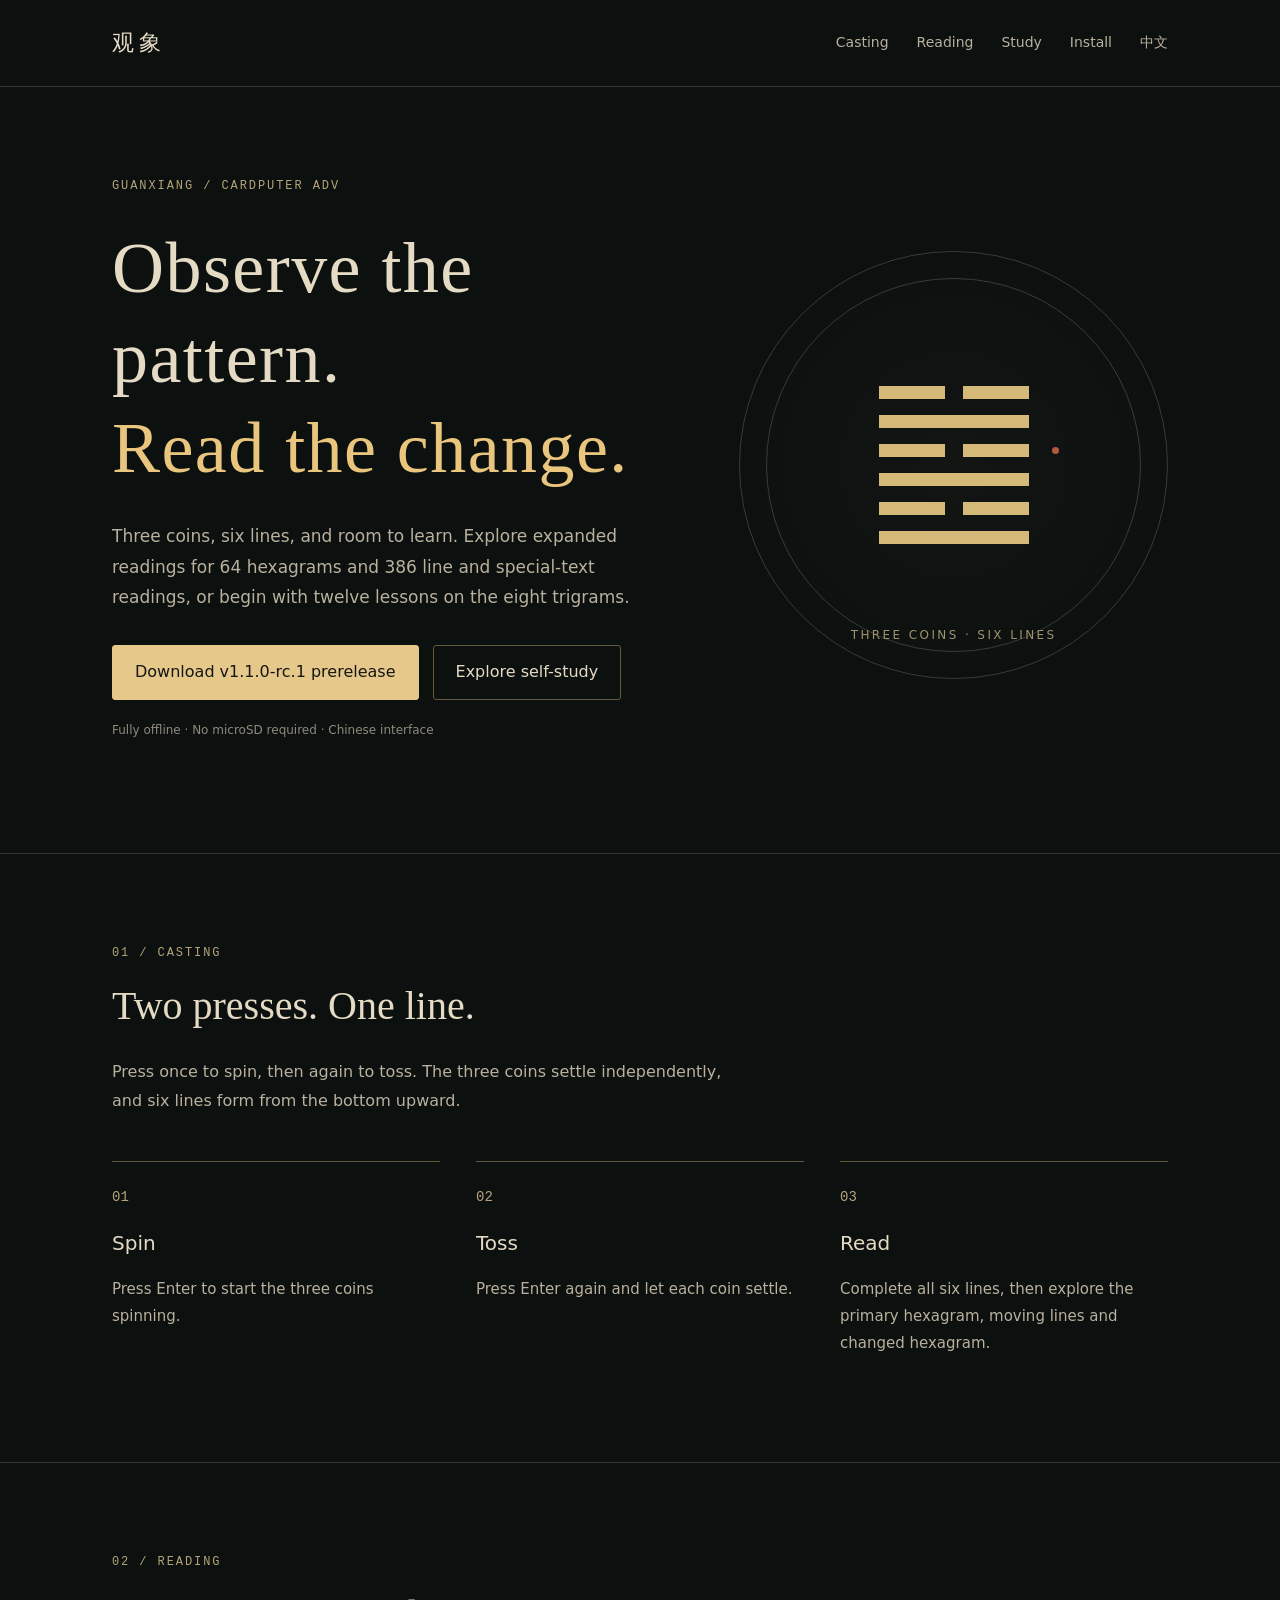
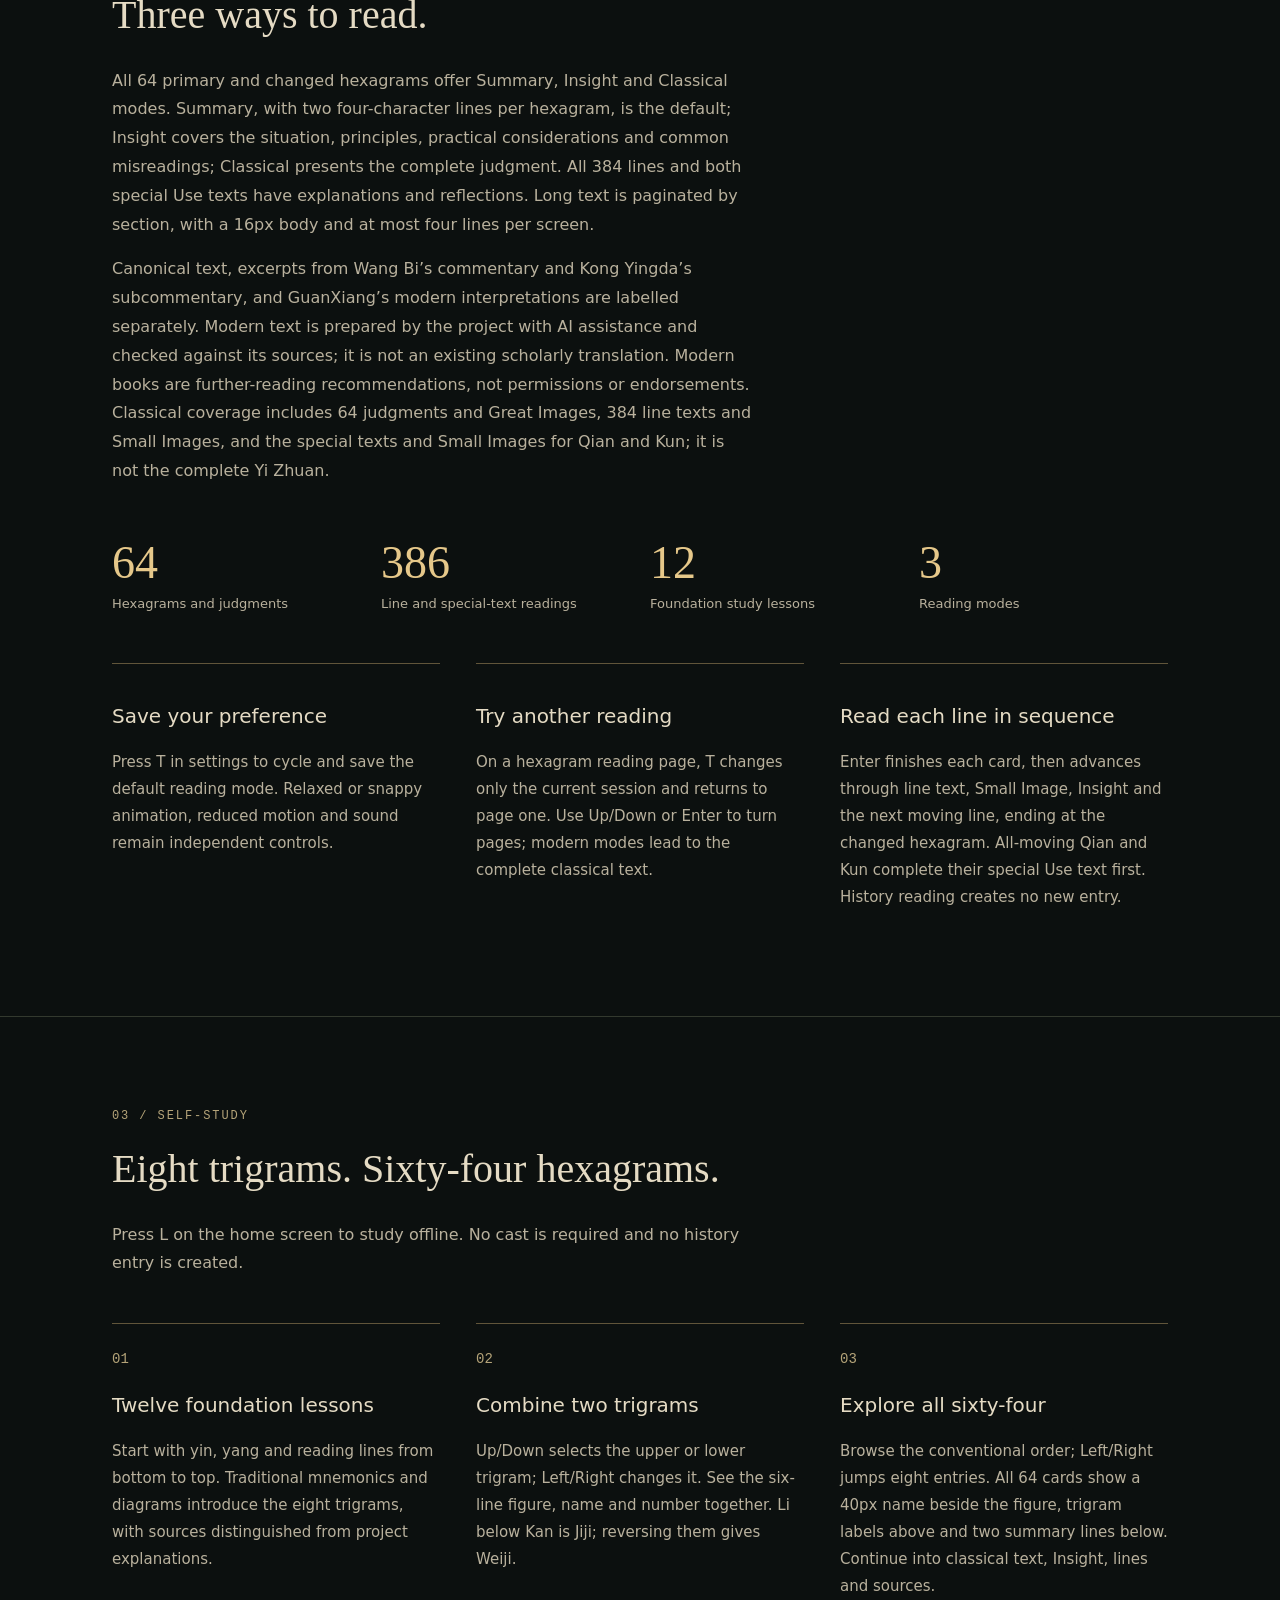
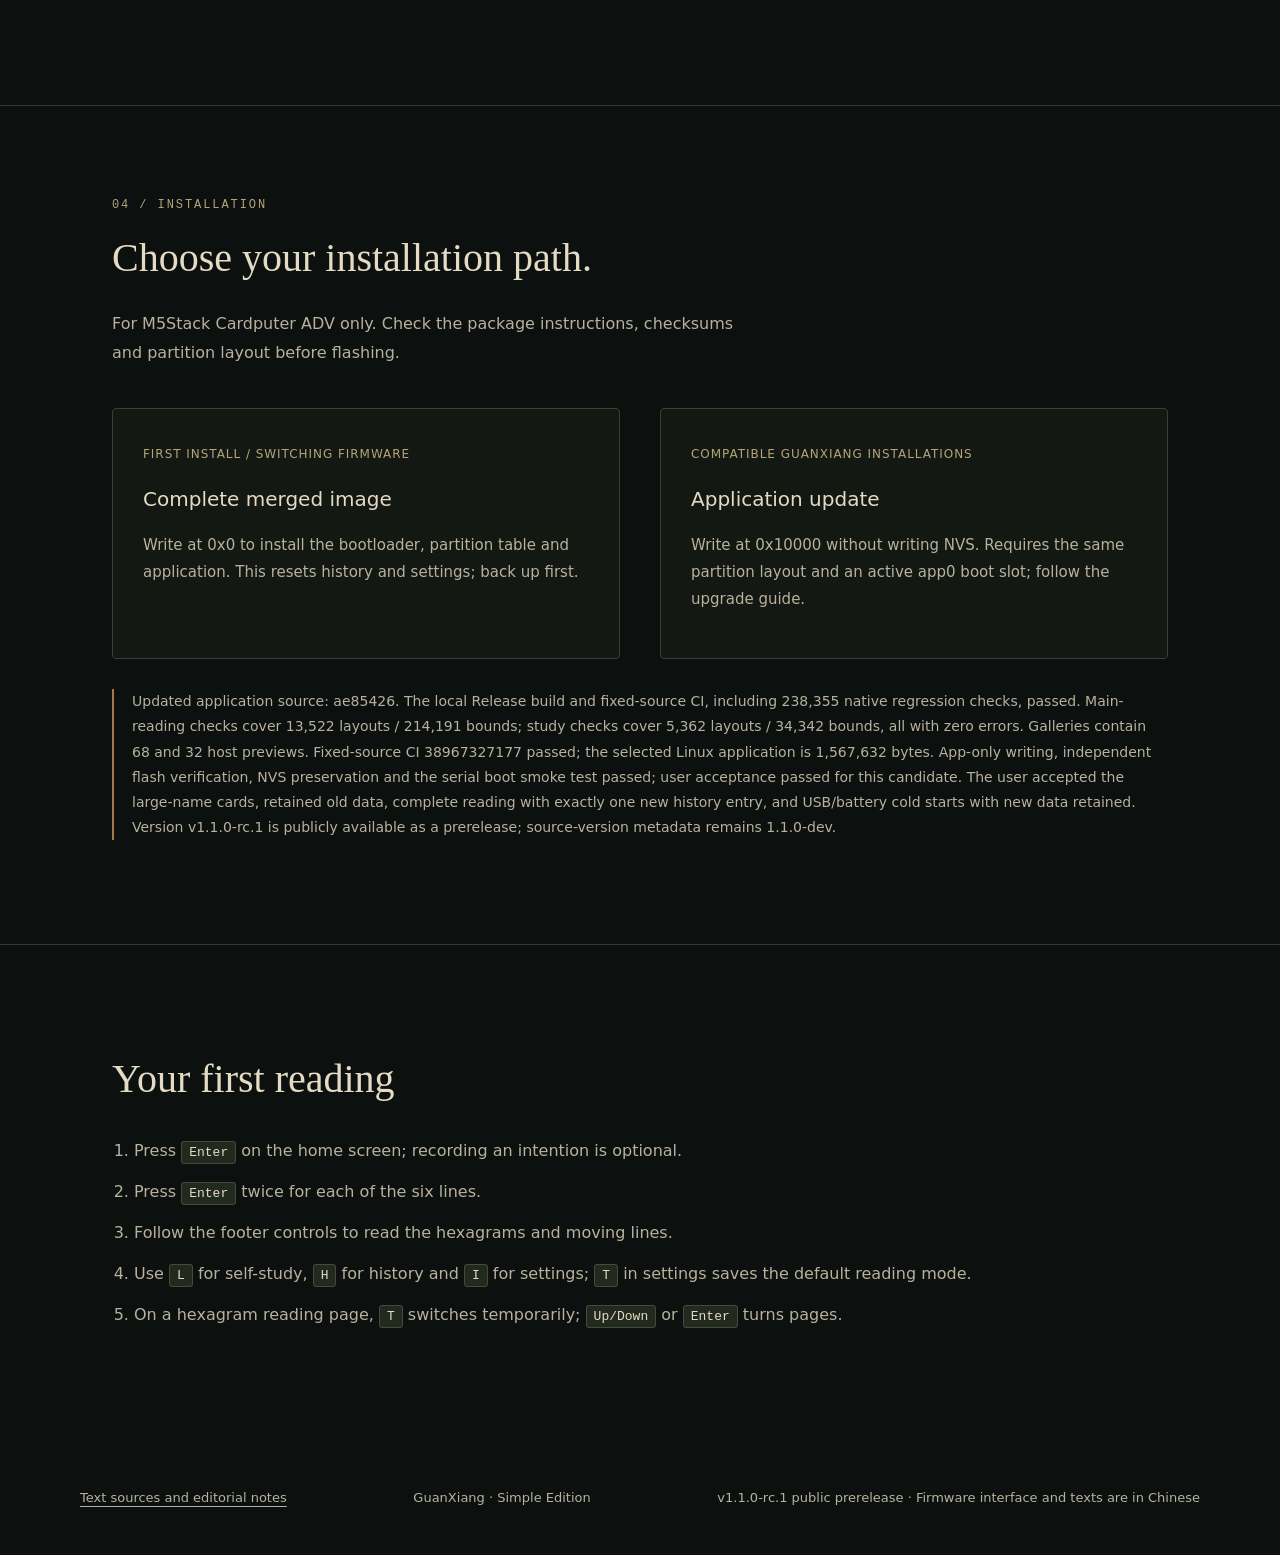
==== commit ed73c029: "release: publish accepted GuanXiang 1.1.0 prerelease" ====
--- a/docs/en/index.html
+++ b/docs/en/index.html
@@ -1,10 +1,10 @@
 <!doctype html>
 <html lang="en"><head><meta charset="utf-8"><meta name="viewport" content="width=device-width,initial-scale=1"><meta name="theme-color" content="#0c100f"><meta name="description" content="An offline three-coin I Ching firmware for M5Stack Cardputer ADV, with expanded readings for 64 hexagrams, 386 line readings, twelve study lessons, casting and local history."><title>GuanXiang · Observe the pattern, read the change</title><link rel="stylesheet" href="../styles.css"></head><body>
 <header><nav class="wrap" aria-label="Navigation"><a class="brand" href="#top">观象</a><div class="navlinks"><a class="wide" href="#casting">Casting</a><a class="wide" href="#reading">Reading</a><a class="wide" href="#study">Study</a><a class="wide" href="#install">Install</a><a href="../" lang="zh-CN">中文</a></div></nav></header>
-<main id="top"><section class="hero wrap"><div><div class="eyebrow">GUANXIANG / CARDPUTER ADV</div><h1>Observe the pattern.<span>Read the change.</span></h1><p class="lead">Three coins, six lines, and room to learn. Explore expanded readings for 64 hexagrams and 386 line and special-text readings, or begin with twelve lessons on the eight trigrams.</p><div class="actions"><a class="button primary" href="#install">1.1.0 candidate · Device checks pending</a><a class="button" href="#study">Explore self-study</a></div><p class="meta">Fully offline · No microSD required · Chinese interface</p></div><div class="ritual" aria-hidden="true"><div class="hexagram"><div class="yao yin"></div><div class="yao"></div><div class="yao yin moving"></div><div class="yao"></div><div class="yao yin"></div><div class="yao"></div></div><div class="ritual-label">THREE COINS · SIX LINES</div></div></section>
+<main id="top"><section class="hero wrap"><div><div class="eyebrow">GUANXIANG / CARDPUTER ADV</div><h1>Observe the pattern.<span>Read the change.</span></h1><p class="lead">Three coins, six lines, and room to learn. Explore expanded readings for 64 hexagrams and 386 line and special-text readings, or begin with twelve lessons on the eight trigrams.</p><div class="actions"><a class="button primary" href="https://github.com/Lyzbn/GuanXiang-Firmware/releases/tag/v1.1.0-rc.1">Download v1.1.0-rc.1 prerelease</a><a class="button" href="#study">Explore self-study</a></div><p class="meta">Fully offline · No microSD required · Chinese interface</p></div><div class="ritual" aria-hidden="true"><div class="hexagram"><div class="yao yin"></div><div class="yao"></div><div class="yao yin moving"></div><div class="yao"></div><div class="yao yin"></div><div class="yao"></div></div><div class="ritual-label">THREE COINS · SIX LINES</div></div></section>
 <section class="section" id="casting"><div class="wrap"><div class="intro"><div class="eyebrow">01 / CASTING</div><h2>Two presses. One line.</h2><p>Press once to spin, then again to toss. The three coins settle independently, and six lines form from the bottom upward.</p></div><div class="grid"><article class="feature"><span class="number">01</span><h3>Spin</h3><p>Press Enter to start the three coins spinning.</p></article><article class="feature"><span class="number">02</span><h3>Toss</h3><p>Press Enter again and let each coin settle.</p></article><article class="feature"><span class="number">03</span><h3>Read</h3><p>Complete all six lines, then explore the primary hexagram, moving lines and changed hexagram.</p></article></div></div></section>
 <section class="section" id="reading"><div class="wrap"><div class="intro"><div class="eyebrow">02 / READING</div><h2>Three ways to read.</h2><p>All 64 primary and changed hexagrams offer Summary, Insight and Classical modes. Summary, with two four-character lines per hexagram, is the default; Insight covers the situation, principles, practical considerations and common misreadings; Classical presents the complete judgment. All 384 lines and both special Use texts have explanations and reflections. Long text is paginated by section, with a 16px body and at most four lines per screen.</p><p>Canonical text, excerpts from Wang Bi’s commentary and Kong Yingda’s subcommentary, and GuanXiang’s modern interpretations are labelled separately. Modern text is prepared by the project with AI assistance and checked against its sources; it is not an existing scholarly translation. Modern books are further-reading recommendations, not permissions or endorsements. Classical coverage includes 64 judgments and Great Images, 384 line texts and Small Images, and the special texts and Small Images for Qian and Kun; it is not the complete Yi Zhuan.</p></div><div class="facts"><div class="fact"><strong>64</strong><span>Hexagrams and judgments</span></div><div class="fact"><strong>386</strong><span>Line and special-text readings</span></div><div class="fact"><strong>12</strong><span>Foundation study lessons</span></div><div class="fact"><strong>3</strong><span>Reading modes</span></div></div><div class="grid"><article class="feature"><h3>Save your preference</h3><p>Press T in settings to cycle and save the default reading mode. Relaxed or snappy animation, reduced motion and sound remain independent controls.</p></article><article class="feature"><h3>Try another reading</h3><p>On a hexagram reading page, T changes only the current session and returns to page one. Use Up/Down or Enter to turn pages; modern modes lead to the complete classical text.</p></article><article class="feature"><h3>Read each line in sequence</h3><p>Enter finishes each card, then advances through line text, Small Image, Insight and the next moving line, ending at the changed hexagram. All-moving Qian and Kun complete their special Use text first. History reading creates no new entry.</p></article></div></div></section>
-<section class="section" id="study"><div class="wrap"><div class="intro"><div class="eyebrow">03 / SELF-STUDY</div><h2>Eight trigrams. Sixty-four hexagrams.</h2><p>Press L on the home screen to study offline. No cast is required and no history entry is created.</p></div><div class="grid"><article class="feature"><span class="number">01</span><h3>Twelve foundation lessons</h3><p>Start with yin, yang and reading lines from bottom to top. Traditional mnemonics and diagrams introduce the eight trigrams, with sources distinguished from project explanations.</p></article><article class="feature"><span class="number">02</span><h3>Combine two trigrams</h3><p>Up/Down selects the upper or lower trigram; Left/Right changes it. See the six-line figure, name and number together. Li below Kan is Jiji; reversing them gives Weiji.</p></article><article class="feature"><span class="number">03</span><h3>Explore all sixty-four</h3><p>Browse the conventional order; Left/Right jumps eight entries. Read judgments, Great Images, Insight, six lines and sources. Returning preserves your catalogue or combination position.</p></article></div></div></section>
-<section class="section" id="install"><div class="wrap"><div class="intro"><div class="eyebrow">04 / INSTALLATION</div><h2>Choose your installation path.</h2><p>For M5Stack Cardputer ADV only. Check the package instructions, checksums and partition layout before flashing.</p></div><div class="install"><article class="card"><span class="tag">FIRST INSTALL / SWITCHING FIRMWARE</span><h3>Complete merged image</h3><p>Write at 0x0 to install the bootloader, partition table and application. This resets history and settings; back up first.</p></article><article class="card"><span class="tag">COMPATIBLE GUANXIANG INSTALLATIONS</span><h3>Application update</h3><p>Write at 0x10000 without writing NVS. Requires the same partition layout and an active app0 boot slot; follow the upgrade guide.</p></article></div><p class="notice">Updated application source: 38f2db6. Local Release/Debug builds and 238,355 native checks passed. Main-reading checks cover 13,522 layouts / 214,191 bounds; study checks cover 5,359 layouts / 34,070 bounds, all with zero errors. Galleries contain 68 and 29 host previews. Fixed-source CI 38964682642 passed; the selected Linux application is 1,567,440 bytes. Only the device application partition was updated; its digest matches, and all 20,480 NVS bytes are unchanged. The serial boot smoke test passed; user acceptance is in progress, with no user result recorded yet. Earlier draft results do not validate this build. Matching materials are being updated; firmware remains unpublished with no release download.</p></div></section>
+<section class="section" id="study"><div class="wrap"><div class="intro"><div class="eyebrow">03 / SELF-STUDY</div><h2>Eight trigrams. Sixty-four hexagrams.</h2><p>Press L on the home screen to study offline. No cast is required and no history entry is created.</p></div><div class="grid"><article class="feature"><span class="number">01</span><h3>Twelve foundation lessons</h3><p>Start with yin, yang and reading lines from bottom to top. Traditional mnemonics and diagrams introduce the eight trigrams, with sources distinguished from project explanations.</p></article><article class="feature"><span class="number">02</span><h3>Combine two trigrams</h3><p>Up/Down selects the upper or lower trigram; Left/Right changes it. See the six-line figure, name and number together. Li below Kan is Jiji; reversing them gives Weiji.</p></article><article class="feature"><span class="number">03</span><h3>Explore all sixty-four</h3><p>Browse the conventional order; Left/Right jumps eight entries. All 64 cards show a 40px name beside the figure, trigram labels above and two summary lines below. Continue into classical text, Insight, lines and sources.</p></article></div></div></section>
+<section class="section" id="install"><div class="wrap"><div class="intro"><div class="eyebrow">04 / INSTALLATION</div><h2>Choose your installation path.</h2><p>For M5Stack Cardputer ADV only. Check the package instructions, checksums and partition layout before flashing.</p></div><div class="install"><article class="card"><span class="tag">FIRST INSTALL / SWITCHING FIRMWARE</span><h3>Complete merged image</h3><p>Write at 0x0 to install the bootloader, partition table and application. This resets history and settings; back up first.</p></article><article class="card"><span class="tag">COMPATIBLE GUANXIANG INSTALLATIONS</span><h3>Application update</h3><p>Write at 0x10000 without writing NVS. Requires the same partition layout and an active app0 boot slot; follow the upgrade guide.</p></article></div><p class="notice">Updated application source: ae85426. The local Release build and fixed-source CI, including 238,355 native regression checks, passed. Main-reading checks cover 13,522 layouts / 214,191 bounds; study checks cover 5,362 layouts / 34,342 bounds, all with zero errors. Galleries contain 68 and 32 host previews. Fixed-source CI 38967327177 passed; the selected Linux application is 1,567,632 bytes. App-only writing, independent flash verification, NVS preservation and the serial boot smoke test passed; user acceptance passed for this candidate. The user accepted the large-name cards, retained old data, complete reading with exactly one new history entry, and USB/battery cold starts with new data retained. Version v1.1.0-rc.1 is publicly available as a prerelease; source-version metadata remains 1.1.0-dev.</p></div></section>
 <section class="section"><div class="wrap"><h2>Your first reading</h2><ol><li>Press <kbd>Enter</kbd> on the home screen; recording an intention is optional.</li><li>Press <kbd>Enter</kbd> twice for each of the six lines.</li><li>Follow the footer controls to read the hexagrams and moving lines.</li><li>Use <kbd>L</kbd> for self-study, <kbd>H</kbd> for history and <kbd>I</kbd> for settings; <kbd>T</kbd> in settings saves the default reading mode.</li><li>On a hexagram reading page, <kbd>T</kbd> switches temporarily; <kbd>Up/Down</kbd> or <kbd>Enter</kbd> turns pages.</li></ol></div></section></main>
-<footer class="footer wrap"><div class="footer-inner"><p><a href="https://github.com/Lyzbn/GuanXiang-Firmware/blob/main/TEXT_SOURCES.md">Text sources and editorial notes</a></p><p>GuanXiang · Simple Edition</p><p>1.1.0 candidate page · Firmware interface and texts are in Chinese</p></div></footer></body></html>
+<footer class="footer wrap"><div class="footer-inner"><p><a href="https://github.com/Lyzbn/GuanXiang-Firmware/blob/main/TEXT_SOURCES.md">Text sources and editorial notes</a></p><p>GuanXiang · Simple Edition</p><p>v1.1.0-rc.1 public prerelease · Firmware interface and texts are in Chinese</p></div></footer></body></html>
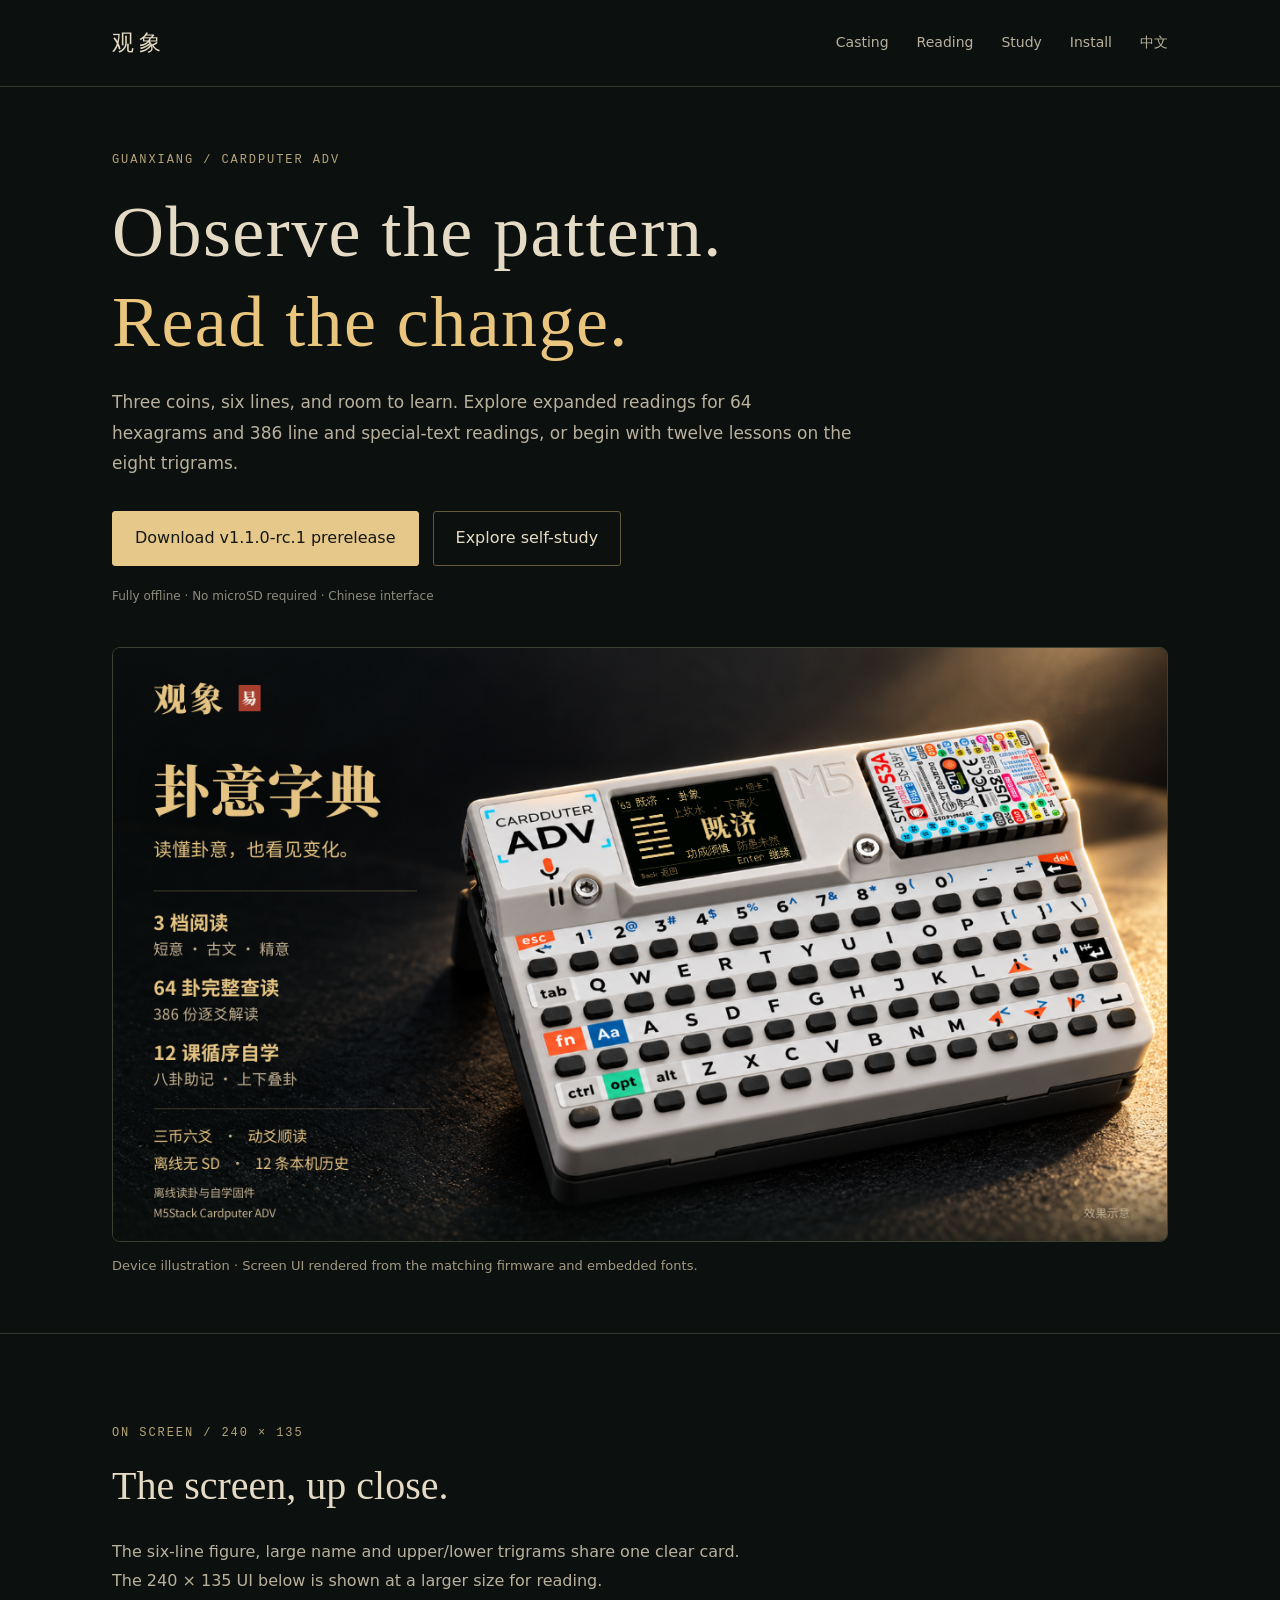
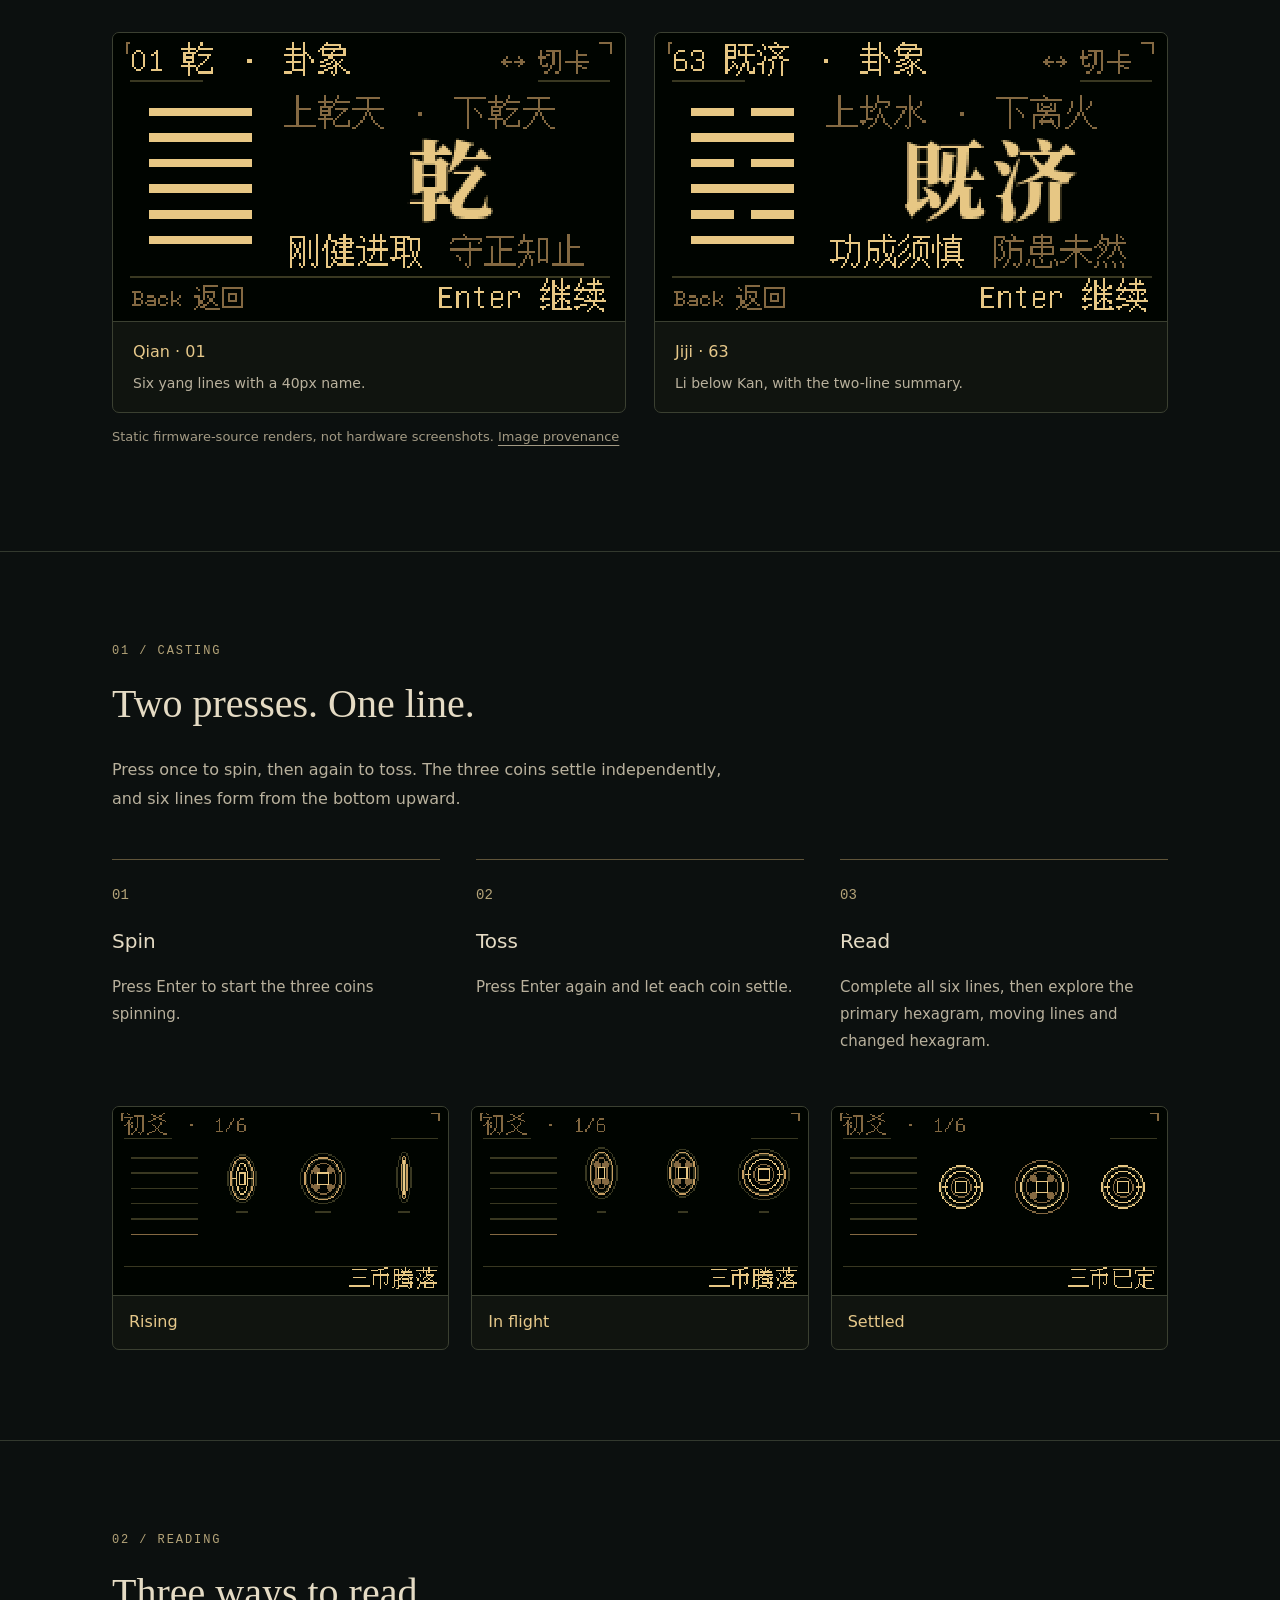
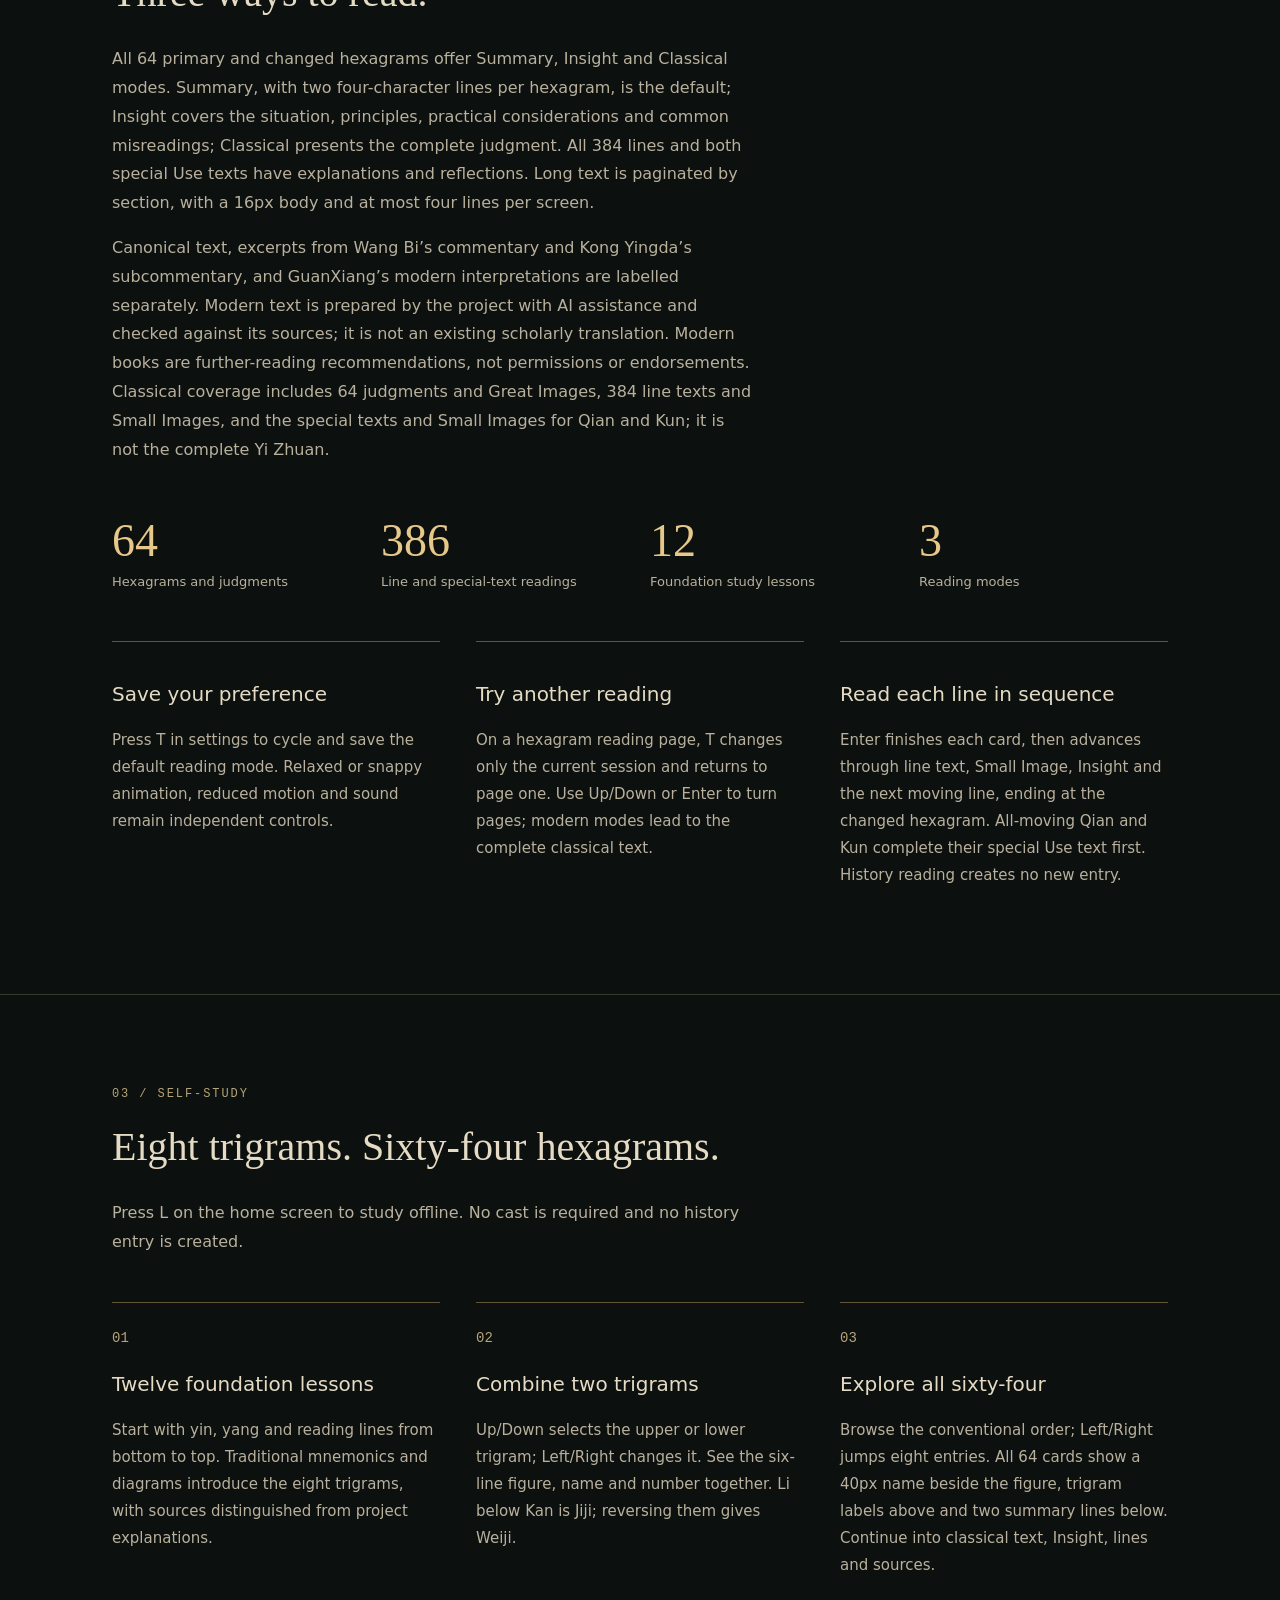
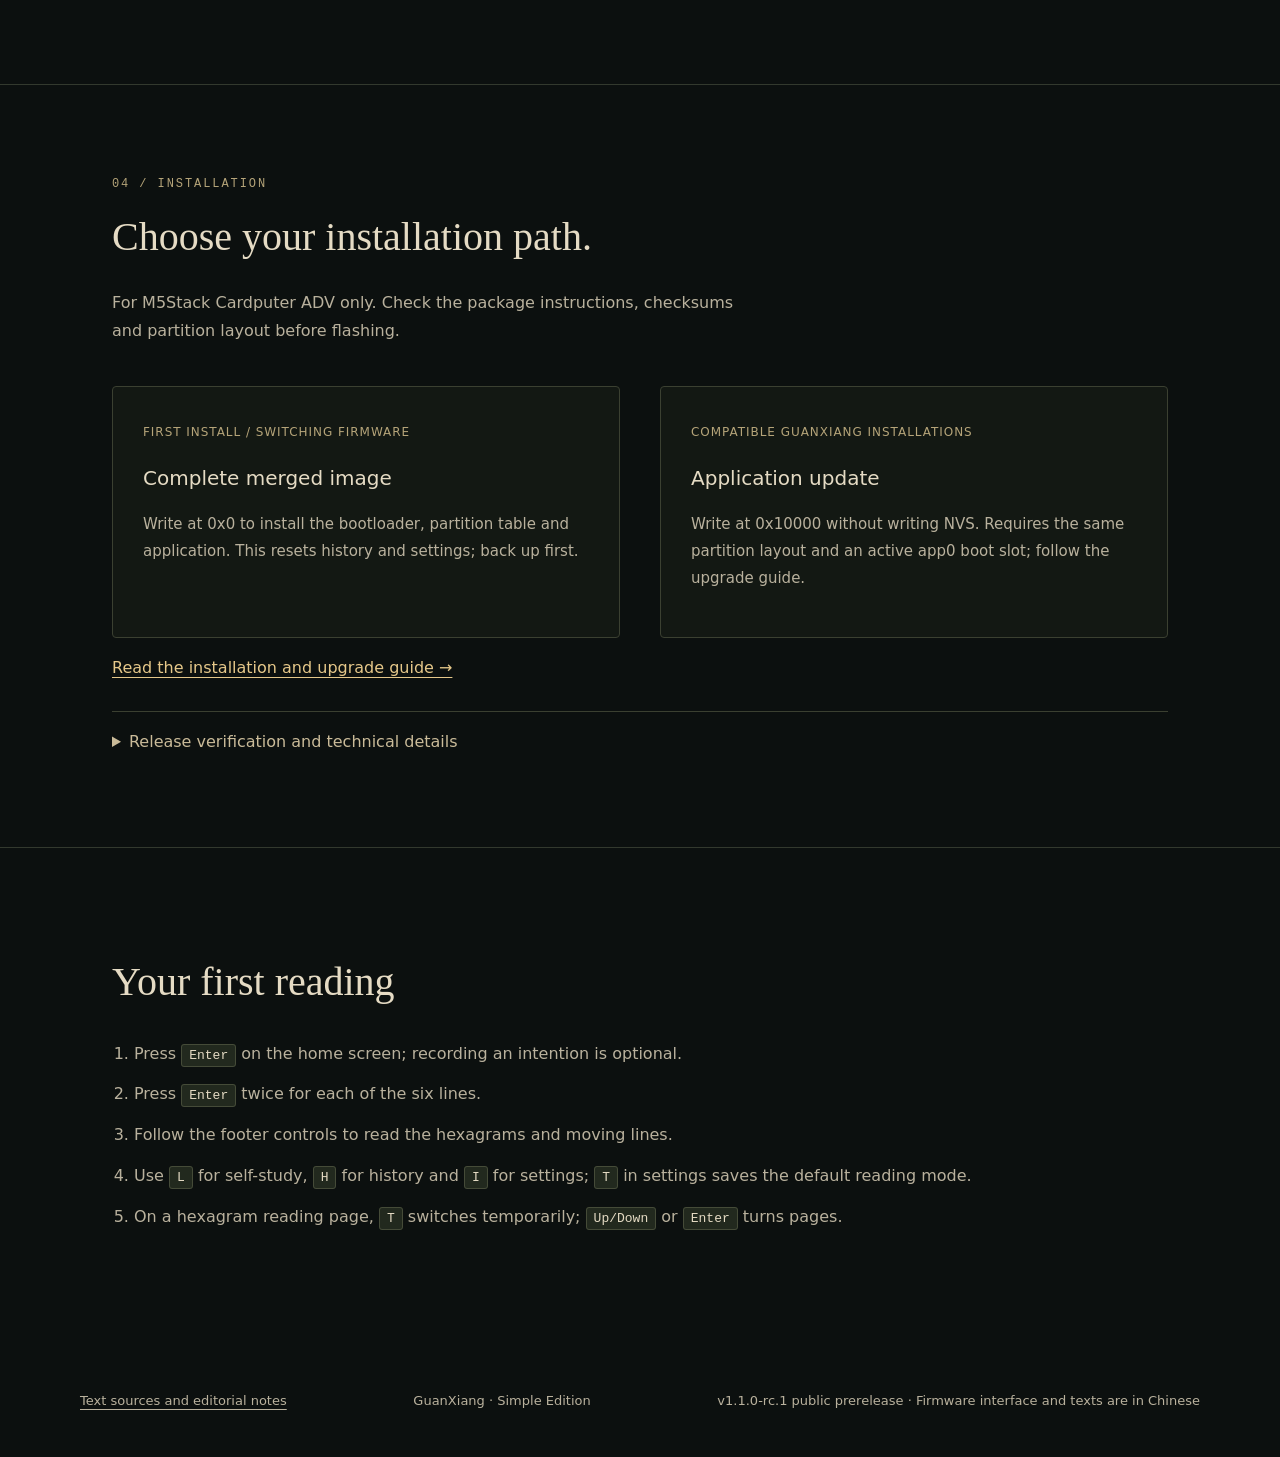
==== commit fe9c361e: "docs: show device and firmware previews on product pages" ====
--- a/docs/en/index.html
+++ b/docs/en/index.html
@@ -1,10 +1,11 @@
 <!doctype html>
 <html lang="en"><head><meta charset="utf-8"><meta name="viewport" content="width=device-width,initial-scale=1"><meta name="theme-color" content="#0c100f"><meta name="description" content="An offline three-coin I Ching firmware for M5Stack Cardputer ADV, with expanded readings for 64 hexagrams, 386 line readings, twelve study lessons, casting and local history."><title>GuanXiang · Observe the pattern, read the change</title><link rel="stylesheet" href="../styles.css"></head><body>
 <header><nav class="wrap" aria-label="Navigation"><a class="brand" href="#top">观象</a><div class="navlinks"><a class="wide" href="#casting">Casting</a><a class="wide" href="#reading">Reading</a><a class="wide" href="#study">Study</a><a class="wide" href="#install">Install</a><a href="../" lang="zh-CN">中文</a></div></nav></header>
-<main id="top"><section class="hero wrap"><div><div class="eyebrow">GUANXIANG / CARDPUTER ADV</div><h1>Observe the pattern.<span>Read the change.</span></h1><p class="lead">Three coins, six lines, and room to learn. Explore expanded readings for 64 hexagrams and 386 line and special-text readings, or begin with twelve lessons on the eight trigrams.</p><div class="actions"><a class="button primary" href="https://github.com/Lyzbn/GuanXiang-Firmware/releases/tag/v1.1.0-rc.1">Download v1.1.0-rc.1 prerelease</a><a class="button" href="#study">Explore self-study</a></div><p class="meta">Fully offline · No microSD required · Chinese interface</p></div><div class="ritual" aria-hidden="true"><div class="hexagram"><div class="yao yin"></div><div class="yao"></div><div class="yao yin moving"></div><div class="yao"></div><div class="yao yin"></div><div class="yao"></div></div><div class="ritual-label">THREE COINS · SIX LINES</div></div></section>
-<section class="section" id="casting"><div class="wrap"><div class="intro"><div class="eyebrow">01 / CASTING</div><h2>Two presses. One line.</h2><p>Press once to spin, then again to toss. The three coins settle independently, and six lines form from the bottom upward.</p></div><div class="grid"><article class="feature"><span class="number">01</span><h3>Spin</h3><p>Press Enter to start the three coins spinning.</p></article><article class="feature"><span class="number">02</span><h3>Toss</h3><p>Press Enter again and let each coin settle.</p></article><article class="feature"><span class="number">03</span><h3>Read</h3><p>Complete all six lines, then explore the primary hexagram, moving lines and changed hexagram.</p></article></div></div></section>
+<main id="top"><section class="hero wrap"><div><div class="eyebrow">GUANXIANG / CARDPUTER ADV</div><h1>Observe the pattern.<span>Read the change.</span></h1><p class="lead">Three coins, six lines, and room to learn. Explore expanded readings for 64 hexagrams and 386 line and special-text readings, or begin with twelve lessons on the eight trigrams.</p><div class="actions"><a class="button primary" href="https://github.com/Lyzbn/GuanXiang-Firmware/releases/tag/v1.1.0-rc.1">Download v1.1.0-rc.1 prerelease</a><a class="button" href="#study">Explore self-study</a></div><p class="meta">Fully offline · No microSD required · Chinese interface</p></div><figure class="device-preview"><picture><source media="(max-width: 600px)" srcset="../media/device-portrait.png" width="1080" height="1440"><img src="../media/device-overview.png" width="1200" height="675" alt="GuanXiang on a Cardputer ADV, showing the Jiji hexagram card; device illustration" fetchpriority="high"></picture><figcaption>Device illustration · Screen UI rendered from the matching firmware and embedded fonts.</figcaption></figure></section>
+<section class="section" id="preview"><div class="wrap"><div class="intro"><div class="eyebrow">ON SCREEN / 240 × 135</div><h2>The screen, up close.</h2><p>The six-line figure, large name and upper/lower trigrams share one clear card. The 240 × 135 UI below is shown at a larger size for reading.</p></div><div class="screen-grid"><figure class="screen-card"><img src="../media/qian-native.png" width="240" height="135" alt="Qian · 01" loading="lazy"><figcaption><strong>Qian · 01</strong><span>Six yang lines with a 40px name.</span></figcaption></figure><figure class="screen-card"><img src="../media/jiji-native.png" width="240" height="135" alt="Jiji · 63" loading="lazy"><figcaption><strong>Jiji · 63</strong><span>Li below Kan, with the two-line summary.</span></figcaption></figure></div><p class="media-note">Static firmware-source renders, not hardware screenshots. <a href="https://github.com/Lyzbn/GuanXiang-Firmware/blob/main/docs/media/README.md">Image provenance</a></p></div></section>
+<section class="section" id="casting"><div class="wrap"><div class="intro"><div class="eyebrow">01 / CASTING</div><h2>Two presses. One line.</h2><p>Press once to spin, then again to toss. The three coins settle independently, and six lines form from the bottom upward.</p></div><div class="grid"><article class="feature"><span class="number">01</span><h3>Spin</h3><p>Press Enter to start the three coins spinning.</p></article><article class="feature"><span class="number">02</span><h3>Toss</h3><p>Press Enter again and let each coin settle.</p></article><article class="feature"><span class="number">03</span><h3>Read</h3><p>Complete all six lines, then explore the primary hexagram, moving lines and changed hexagram.</p></article></div><div class="screen-grid coin-grid"><figure class="screen-card"><img src="../media/42-coin-rise-native.png" width="240" height="135" alt="Three coins: Rising" loading="lazy"><figcaption><strong>Rising</strong></figcaption></figure><figure class="screen-card"><img src="../media/43-coin-apex-native.png" width="240" height="135" alt="Three coins: In flight" loading="lazy"><figcaption><strong>In flight</strong></figcaption></figure><figure class="screen-card"><img src="../media/48-coin-settled-native.png" width="240" height="135" alt="Three coins: Settled" loading="lazy"><figcaption><strong>Settled</strong></figcaption></figure></div></div></section>
 <section class="section" id="reading"><div class="wrap"><div class="intro"><div class="eyebrow">02 / READING</div><h2>Three ways to read.</h2><p>All 64 primary and changed hexagrams offer Summary, Insight and Classical modes. Summary, with two four-character lines per hexagram, is the default; Insight covers the situation, principles, practical considerations and common misreadings; Classical presents the complete judgment. All 384 lines and both special Use texts have explanations and reflections. Long text is paginated by section, with a 16px body and at most four lines per screen.</p><p>Canonical text, excerpts from Wang Bi’s commentary and Kong Yingda’s subcommentary, and GuanXiang’s modern interpretations are labelled separately. Modern text is prepared by the project with AI assistance and checked against its sources; it is not an existing scholarly translation. Modern books are further-reading recommendations, not permissions or endorsements. Classical coverage includes 64 judgments and Great Images, 384 line texts and Small Images, and the special texts and Small Images for Qian and Kun; it is not the complete Yi Zhuan.</p></div><div class="facts"><div class="fact"><strong>64</strong><span>Hexagrams and judgments</span></div><div class="fact"><strong>386</strong><span>Line and special-text readings</span></div><div class="fact"><strong>12</strong><span>Foundation study lessons</span></div><div class="fact"><strong>3</strong><span>Reading modes</span></div></div><div class="grid"><article class="feature"><h3>Save your preference</h3><p>Press T in settings to cycle and save the default reading mode. Relaxed or snappy animation, reduced motion and sound remain independent controls.</p></article><article class="feature"><h3>Try another reading</h3><p>On a hexagram reading page, T changes only the current session and returns to page one. Use Up/Down or Enter to turn pages; modern modes lead to the complete classical text.</p></article><article class="feature"><h3>Read each line in sequence</h3><p>Enter finishes each card, then advances through line text, Small Image, Insight and the next moving line, ending at the changed hexagram. All-moving Qian and Kun complete their special Use text first. History reading creates no new entry.</p></article></div></div></section>
 <section class="section" id="study"><div class="wrap"><div class="intro"><div class="eyebrow">03 / SELF-STUDY</div><h2>Eight trigrams. Sixty-four hexagrams.</h2><p>Press L on the home screen to study offline. No cast is required and no history entry is created.</p></div><div class="grid"><article class="feature"><span class="number">01</span><h3>Twelve foundation lessons</h3><p>Start with yin, yang and reading lines from bottom to top. Traditional mnemonics and diagrams introduce the eight trigrams, with sources distinguished from project explanations.</p></article><article class="feature"><span class="number">02</span><h3>Combine two trigrams</h3><p>Up/Down selects the upper or lower trigram; Left/Right changes it. See the six-line figure, name and number together. Li below Kan is Jiji; reversing them gives Weiji.</p></article><article class="feature"><span class="number">03</span><h3>Explore all sixty-four</h3><p>Browse the conventional order; Left/Right jumps eight entries. All 64 cards show a 40px name beside the figure, trigram labels above and two summary lines below. Continue into classical text, Insight, lines and sources.</p></article></div></div></section>
-<section class="section" id="install"><div class="wrap"><div class="intro"><div class="eyebrow">04 / INSTALLATION</div><h2>Choose your installation path.</h2><p>For M5Stack Cardputer ADV only. Check the package instructions, checksums and partition layout before flashing.</p></div><div class="install"><article class="card"><span class="tag">FIRST INSTALL / SWITCHING FIRMWARE</span><h3>Complete merged image</h3><p>Write at 0x0 to install the bootloader, partition table and application. This resets history and settings; back up first.</p></article><article class="card"><span class="tag">COMPATIBLE GUANXIANG INSTALLATIONS</span><h3>Application update</h3><p>Write at 0x10000 without writing NVS. Requires the same partition layout and an active app0 boot slot; follow the upgrade guide.</p></article></div><p class="notice">Updated application source: ae85426. The local Release build and fixed-source CI, including 238,355 native regression checks, passed. Main-reading checks cover 13,522 layouts / 214,191 bounds; study checks cover 5,362 layouts / 34,342 bounds, all with zero errors. Galleries contain 68 and 32 host previews. Fixed-source CI 38967327177 passed; the selected Linux application is 1,567,632 bytes. App-only writing, independent flash verification, NVS preservation and the serial boot smoke test passed; user acceptance passed for this candidate. The user accepted the large-name cards, retained old data, complete reading with exactly one new history entry, and USB/battery cold starts with new data retained. Version v1.1.0-rc.1 is publicly available as a prerelease; source-version metadata remains 1.1.0-dev.</p></div></section>
+<section class="section" id="install"><div class="wrap"><div class="intro"><div class="eyebrow">04 / INSTALLATION</div><h2>Choose your installation path.</h2><p>For M5Stack Cardputer ADV only. Check the package instructions, checksums and partition layout before flashing.</p></div><div class="install"><article class="card"><span class="tag">FIRST INSTALL / SWITCHING FIRMWARE</span><h3>Complete merged image</h3><p>Write at 0x0 to install the bootloader, partition table and application. This resets history and settings; back up first.</p></article><article class="card"><span class="tag">COMPATIBLE GUANXIANG INSTALLATIONS</span><h3>Application update</h3><p>Write at 0x10000 without writing NVS. Requires the same partition layout and an active app0 boot slot; follow the upgrade guide.</p></article></div><p><a class="text-link" href="https://github.com/Lyzbn/GuanXiang-Firmware/blob/main/INSTALL.md">Read the installation and upgrade guide →</a></p><details class="validation"><summary>Release verification and technical details</summary><p class="notice">Updated application source: ae85426. The local Release build and fixed-source CI, including 238,355 native regression checks, passed. Main-reading checks cover 13,522 layouts / 214,191 bounds; study checks cover 5,362 layouts / 34,342 bounds, all with zero errors. Galleries contain 68 and 32 host previews. Fixed-source CI 38967327177 passed; the selected Linux application is 1,567,632 bytes. App-only writing, independent flash verification, NVS preservation and the serial boot smoke test passed; user acceptance passed for this candidate. The user accepted the large-name cards, retained old data, complete reading with exactly one new history entry, and USB/battery cold starts with new data retained. Version v1.1.0-rc.1 is publicly available as a prerelease; source-version metadata remains 1.1.0-dev.</p></details></div></section>
 <section class="section"><div class="wrap"><h2>Your first reading</h2><ol><li>Press <kbd>Enter</kbd> on the home screen; recording an intention is optional.</li><li>Press <kbd>Enter</kbd> twice for each of the six lines.</li><li>Follow the footer controls to read the hexagrams and moving lines.</li><li>Use <kbd>L</kbd> for self-study, <kbd>H</kbd> for history and <kbd>I</kbd> for settings; <kbd>T</kbd> in settings saves the default reading mode.</li><li>On a hexagram reading page, <kbd>T</kbd> switches temporarily; <kbd>Up/Down</kbd> or <kbd>Enter</kbd> turns pages.</li></ol></div></section></main>
 <footer class="footer wrap"><div class="footer-inner"><p><a href="https://github.com/Lyzbn/GuanXiang-Firmware/blob/main/TEXT_SOURCES.md">Text sources and editorial notes</a></p><p>GuanXiang · Simple Edition</p><p>v1.1.0-rc.1 public prerelease · Firmware interface and texts are in Chinese</p></div></footer></body></html>
--- a/docs/styles.css
+++ b/docs/styles.css
@@ -1 +1,13 @@
-*{box-sizing:border-box}html{scroll-behavior:smooth}body{margin:0;background:#0c100f;color:#e5dbc4;font:16px/1.8 system-ui,-apple-system,"PingFang SC","Microsoft YaHei",sans-serif}a{color:inherit;text-underline-offset:4px}a:focus-visible,button:focus-visible{outline:2px solid #f0d794;outline-offset:6px}.wrap{max-width:1120px;margin:auto;padding:0 32px}header{border-bottom:1px solid #33392e}nav{min-height:86px;display:flex;align-items:center;justify-content:space-between;gap:20px}.brand{text-decoration:none;letter-spacing:.22em;font-size:22px}.navlinks{display:flex;gap:28px;font-size:14px}.navlinks a{text-decoration:none;color:#b9b19d}.hero{min-height:690px;display:grid;grid-template-columns:1.3fr 1fr;align-items:center;gap:70px;padding-top:90px;padding-bottom:100px}.eyebrow{font:12px/1.5 ui-monospace,monospace;letter-spacing:.16em;color:#b5a479;text-transform:uppercase}h1{font:500 clamp(42px,6vw,72px)/1.25 "Songti SC","Noto Serif CJK SC",serif;letter-spacing:.02em;margin:28px 0}h1 span{display:block;color:#e9c57d}h2{font:500 clamp(28px,4vw,40px)/1.4 "Songti SC",serif;margin:16px 0 24px}h3{font-size:20px;font-weight:500;margin:14px 0 10px}p{color:#b9b19d}.lead{max-width:540px;font-size:17px}.actions{display:flex;flex-wrap:wrap;gap:14px;margin-top:32px}.button{display:inline-block;padding:12px 22px;border:1px solid #64583d;text-decoration:none;border-radius:3px}.button.primary{background:#e6c88a;color:#141713;border-color:#e6c88a}.meta{font-size:12px;color:#8f8b7c;margin-top:20px}.ritual{position:relative;aspect-ratio:1;border:1px solid #383d31;border-radius:50%;display:grid;place-items:center;background:radial-gradient(circle,#e6c88a07,transparent 72%)}.ritual:before{content:"";position:absolute;inset:26px;border:1px solid #383d31;border-radius:50%}.hexagram{width:150px;display:grid;gap:16px}.yao{height:13px;background:#d5b979;position:relative}.yao.yin{background:linear-gradient(to right,#d5b979 44%,transparent 44%,transparent 56%,#d5b979 56%)}.yao.moving:after{content:"";position:absolute;right:-30px;top:3px;background:#b45842;width:7px;height:7px;border-radius:50%}.ritual-label{position:absolute;bottom:32px;font-size:12px;letter-spacing:.2em;color:#9f936e}.section{padding:90px 0;border-top:1px solid #33392e}.intro{max-width:640px}.grid{display:grid;grid-template-columns:repeat(3,1fr);gap:36px;margin-top:45px}.number{font:14px ui-monospace,monospace;color:#b5a479}.feature{border-top:1px solid #61553a;padding-top:20px}.feature p{font-size:15px}.facts{display:grid;grid-template-columns:repeat(4,1fr);gap:20px;margin-top:50px}.fact strong{display:block;font:46px "Songti SC",serif;color:#e6c88a}.fact span{font-size:13px;color:#b9b19d}.install{display:grid;grid-template-columns:1fr 1fr;gap:40px;margin-top:40px}.card{padding:30px;background:#131813;border:1px solid #3b4031;border-radius:4px}.tag{font-size:12px;color:#b5a479;letter-spacing:.08em}.card p{font-size:15px}ol{padding-left:22px;color:#b9b19d}li{padding:6px 0}kbd{font:13px ui-monospace,monospace;background:#22291e;padding:3px 7px;border:1px solid #454b38;border-radius:3px;color:#e5dbc4}.notice{border-left:2px solid #a67748;padding-left:18px;font-size:14px;margin-top:30px}.footer{padding:45px 0;color:#928b77;font-size:13px}.footer-inner{display:flex;justify-content:space-between;gap:25px}.footer p{margin:0}code{font-size:.85em}::selection{background:#776137;color:white}@media(max-width:760px){.wrap{padding-left:24px;padding-right:24px}nav{min-height:74px}.navlinks{gap:16px}.navlinks .wide{display:none}.hero{grid-template-columns:1fr;gap:52px;min-height:0;padding-top:60px;padding-bottom:65px}.ritual{width:min(100%,340px);margin:auto}.hero h1{font-size:46px}.grid,.install{grid-template-columns:1fr;gap:24px}.facts{grid-template-columns:1fr 1fr;gap:28px}.section{padding:60px 0}.footer-inner{display:block}.footer p+p{margin-top:16px}}@media(prefers-reduced-motion:reduce){html{scroll-behavior:auto}}+*{box-sizing:border-box}html{scroll-behavior:smooth}body{margin:0;background:#0c100f;color:#e5dbc4;font:16px/1.8 system-ui,-apple-system,"PingFang SC","Microsoft YaHei",sans-serif}a{color:inherit;text-underline-offset:4px}a:focus-visible,button:focus-visible{outline:2px solid #f0d794;outline-offset:6px}.wrap{max-width:1120px;margin:auto;padding:0 32px}header{border-bottom:1px solid #33392e}nav{min-height:86px;display:flex;align-items:center;justify-content:space-between;gap:20px}.brand{text-decoration:none;letter-spacing:.22em;font-size:22px}.navlinks{display:flex;gap:28px;font-size:14px}.navlinks a{text-decoration:none;color:#b9b19d}.hero{min-height:690px;display:grid;grid-template-columns:1.3fr 1fr;align-items:center;gap:70px;padding-top:90px;padding-bottom:100px}.eyebrow{font:12px/1.5 ui-monospace,monospace;letter-spacing:.16em;color:#b5a479;text-transform:uppercase}h1{font:500 clamp(42px,6vw,72px)/1.25 "Songti SC","Noto Serif CJK SC",serif;letter-spacing:.02em;margin:28px 0}h1 span{display:block;color:#e9c57d}h2{font:500 clamp(28px,4vw,40px)/1.4 "Songti SC",serif;margin:16px 0 24px}h3{font-size:20px;font-weight:500;margin:14px 0 10px}p{color:#b9b19d}.lead{max-width:540px;font-size:17px}.actions{display:flex;flex-wrap:wrap;gap:14px;margin-top:32px}.button{display:inline-block;padding:12px 22px;border:1px solid #64583d;text-decoration:none;border-radius:3px}.button.primary{background:#e6c88a;color:#141713;border-color:#e6c88a}.meta{font-size:12px;color:#8f8b7c;margin-top:20px}.ritual{position:relative;aspect-ratio:1;border:1px solid #383d31;border-radius:50%;display:grid;place-items:center;background:radial-gradient(circle,#e6c88a07,transparent 72%)}.ritual:before{content:"";position:absolute;inset:26px;border:1px solid #383d31;border-radius:50%}.hexagram{width:150px;display:grid;gap:16px}.yao{height:13px;background:#d5b979;position:relative}.yao.yin{background:linear-gradient(to right,#d5b979 44%,transparent 44%,transparent 56%,#d5b979 56%)}.yao.moving:after{content:"";position:absolute;right:-30px;top:3px;background:#b45842;width:7px;height:7px;border-radius:50%}.ritual-label{position:absolute;bottom:32px;font-size:12px;letter-spacing:.2em;color:#9f936e}.section{padding:90px 0;border-top:1px solid #33392e}.intro{max-width:640px}.grid{display:grid;grid-template-columns:repeat(3,1fr);gap:36px;margin-top:45px}.number{font:14px ui-monospace,monospace;color:#b5a479}.feature{border-top:1px solid #61553a;padding-top:20px}.feature p{font-size:15px}.facts{display:grid;grid-template-columns:repeat(4,1fr);gap:20px;margin-top:50px}.fact strong{display:block;font:46px "Songti SC",serif;color:#e6c88a}.fact span{font-size:13px;color:#b9b19d}.install{display:grid;grid-template-columns:1fr 1fr;gap:40px;margin-top:40px}.card{padding:30px;background:#131813;border:1px solid #3b4031;border-radius:4px}.tag{font-size:12px;color:#b5a479;letter-spacing:.08em}.card p{font-size:15px}ol{padding-left:22px;color:#b9b19d}li{padding:6px 0}kbd{font:13px ui-monospace,monospace;background:#22291e;padding:3px 7px;border:1px solid #454b38;border-radius:3px;color:#e5dbc4}.notice{border-left:2px solid #a67748;padding-left:18px;font-size:14px;margin-top:30px}.footer{padding:45px 0;color:#928b77;font-size:13px}.footer-inner{display:flex;justify-content:space-between;gap:25px}.footer p{margin:0}code{font-size:.85em}::selection{background:#776137;color:white}@media(max-width:760px){.wrap{padding-left:24px;padding-right:24px}nav{min-height:74px}.navlinks{gap:16px}.navlinks .wide{display:none}.hero{grid-template-columns:1fr;gap:52px;min-height:0;padding-top:60px;padding-bottom:65px}.ritual{width:min(100%,340px);margin:auto}.hero h1{font-size:46px}.grid,.install{grid-template-columns:1fr;gap:24px}.facts{grid-template-columns:1fr 1fr;gap:28px}.section{padding:60px 0}.footer-inner{display:block}.footer p+p{margin-top:16px}}@media(prefers-reduced-motion:reduce){html{scroll-behavior:auto}}
+/* Device and native-UI previews share the approved release media. */
+.hero{display:block;min-height:0;padding-top:64px;padding-bottom:56px}
+.hero>div{max-width:790px}.hero h1{margin-top:18px;margin-bottom:20px}.hero h1 span{display:inline}.hero:lang(en) h1 span{display:block}
+.hero .lead{max-width:740px}.device-preview{margin:40px 0 0}.device-preview img{display:block;width:100%;height:auto;border:1px solid #3b4031;border-radius:8px}
+.device-preview figcaption,.media-note{font-size:13px;color:#a39a84;margin-top:12px}
+.screen-grid{display:grid;grid-template-columns:repeat(2,minmax(0,1fr));gap:28px;margin-top:36px}
+.screen-card{min-width:0;margin:0;border:1px solid #3b4031;border-radius:7px;background:#10140f;overflow:hidden}
+.screen-card img{display:block;width:100%;height:auto;image-rendering:pixelated;background:#030700}
+.screen-card figcaption{padding:16px 20px;border-top:1px solid #3b4031}.screen-card strong{display:block;font-size:16px;font-weight:500;color:#e6c88a}.screen-card span{display:block;margin-top:4px;color:#b9b19d;font-size:14px}
+.coin-grid{grid-template-columns:repeat(3,minmax(0,1fr));gap:22px}.coin-grid figcaption{padding:12px 16px}
+.validation{margin-top:28px;border-top:1px solid #3b4031;padding-top:16px}.validation summary{cursor:pointer;color:#cabb99}.validation .notice{margin-top:20px}.text-link{color:#e6c88a}
+@media(max-width:760px){.hero{padding-top:42px;padding-bottom:42px}.hero h1{font-size:40px}.hero h1 span{display:block}.device-preview{margin-top:30px}.screen-grid{grid-template-columns:1fr;gap:24px}.coin-grid{max-width:480px}.screen-card figcaption{padding:14px 16px}.media-note{max-width:32em}}
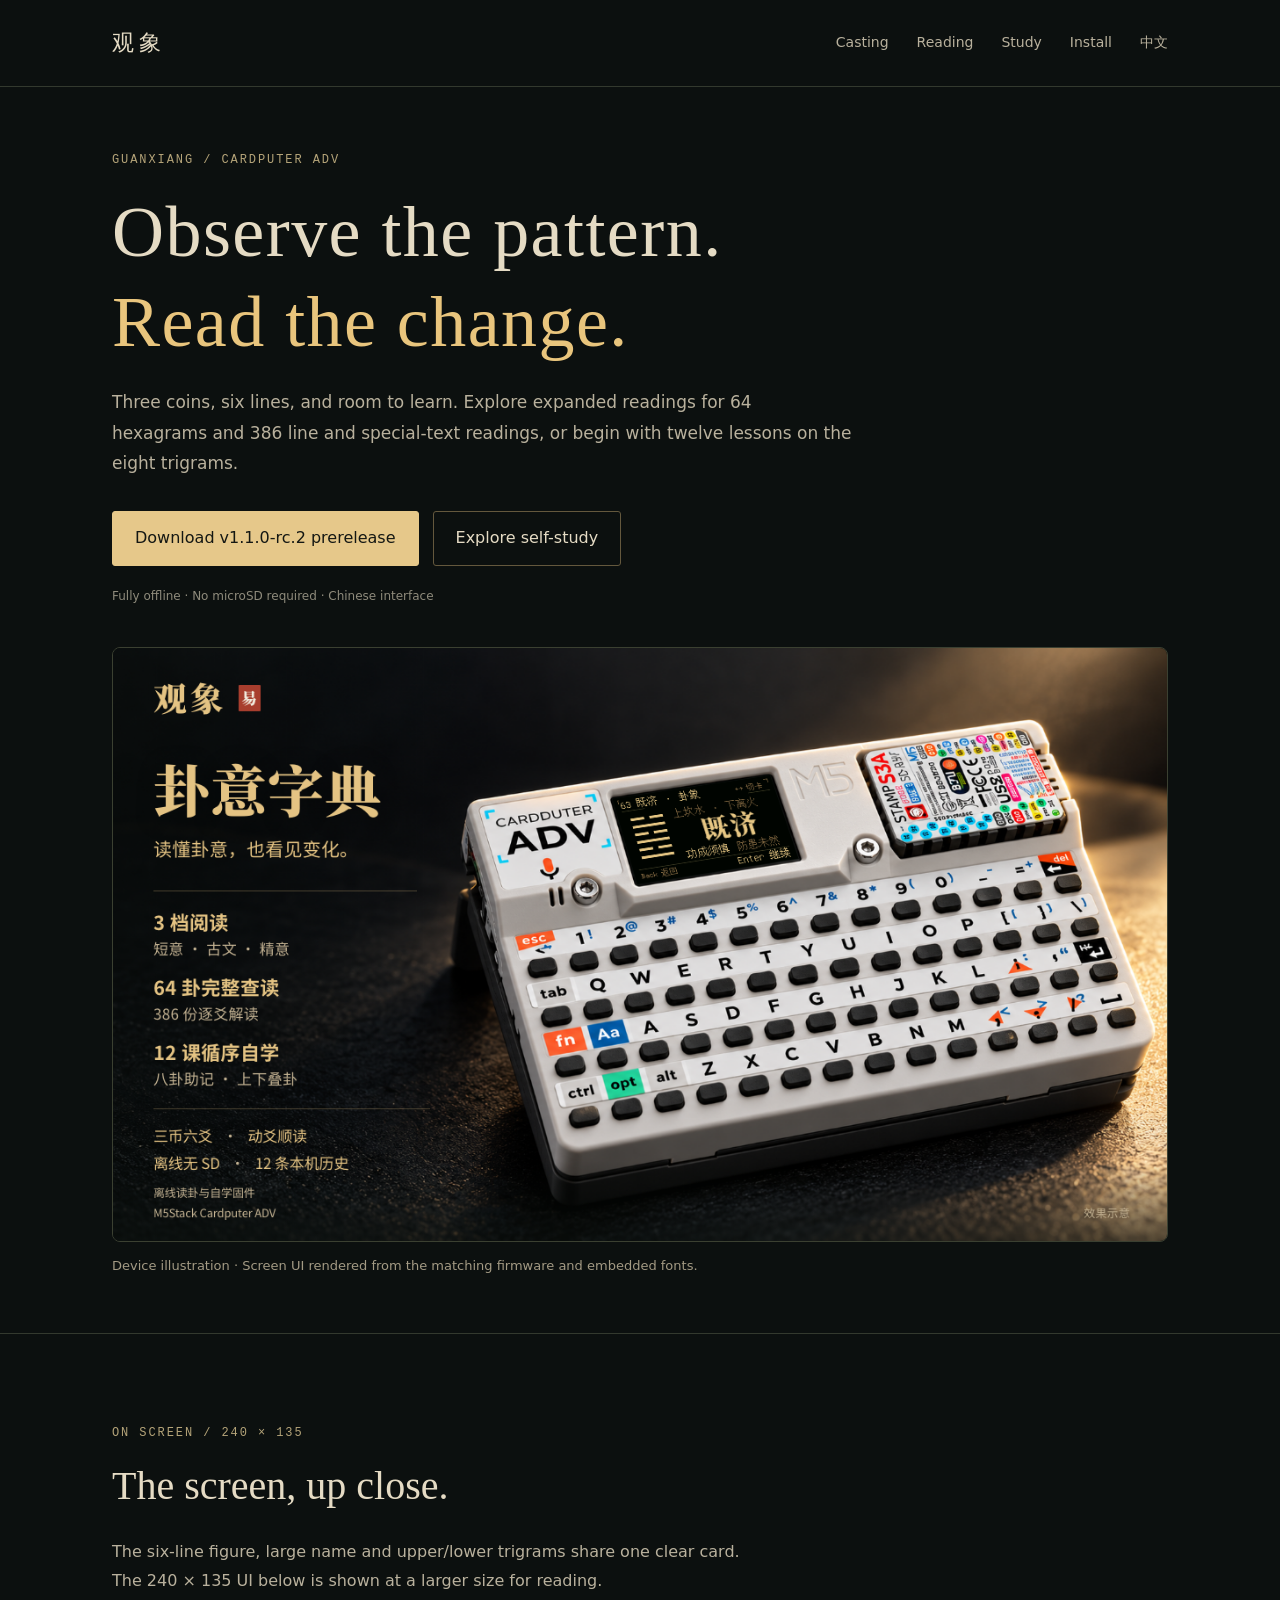
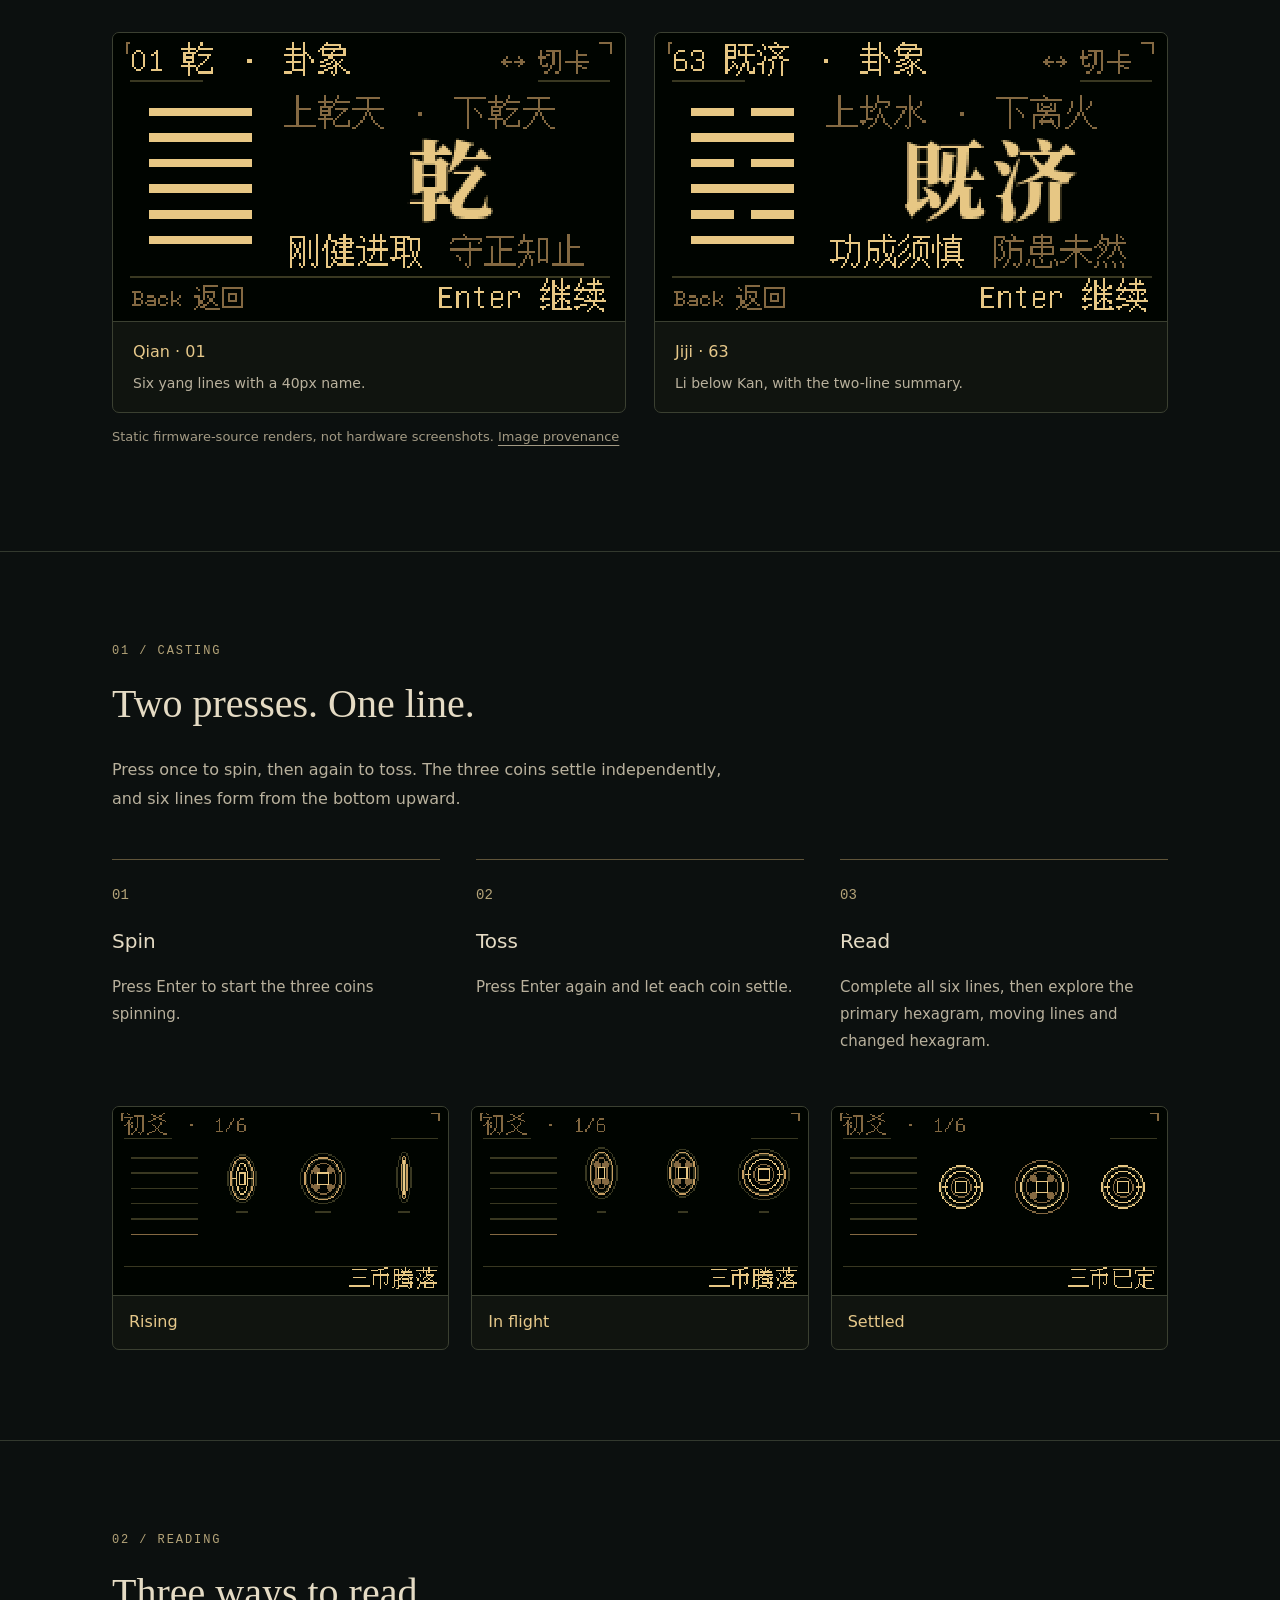
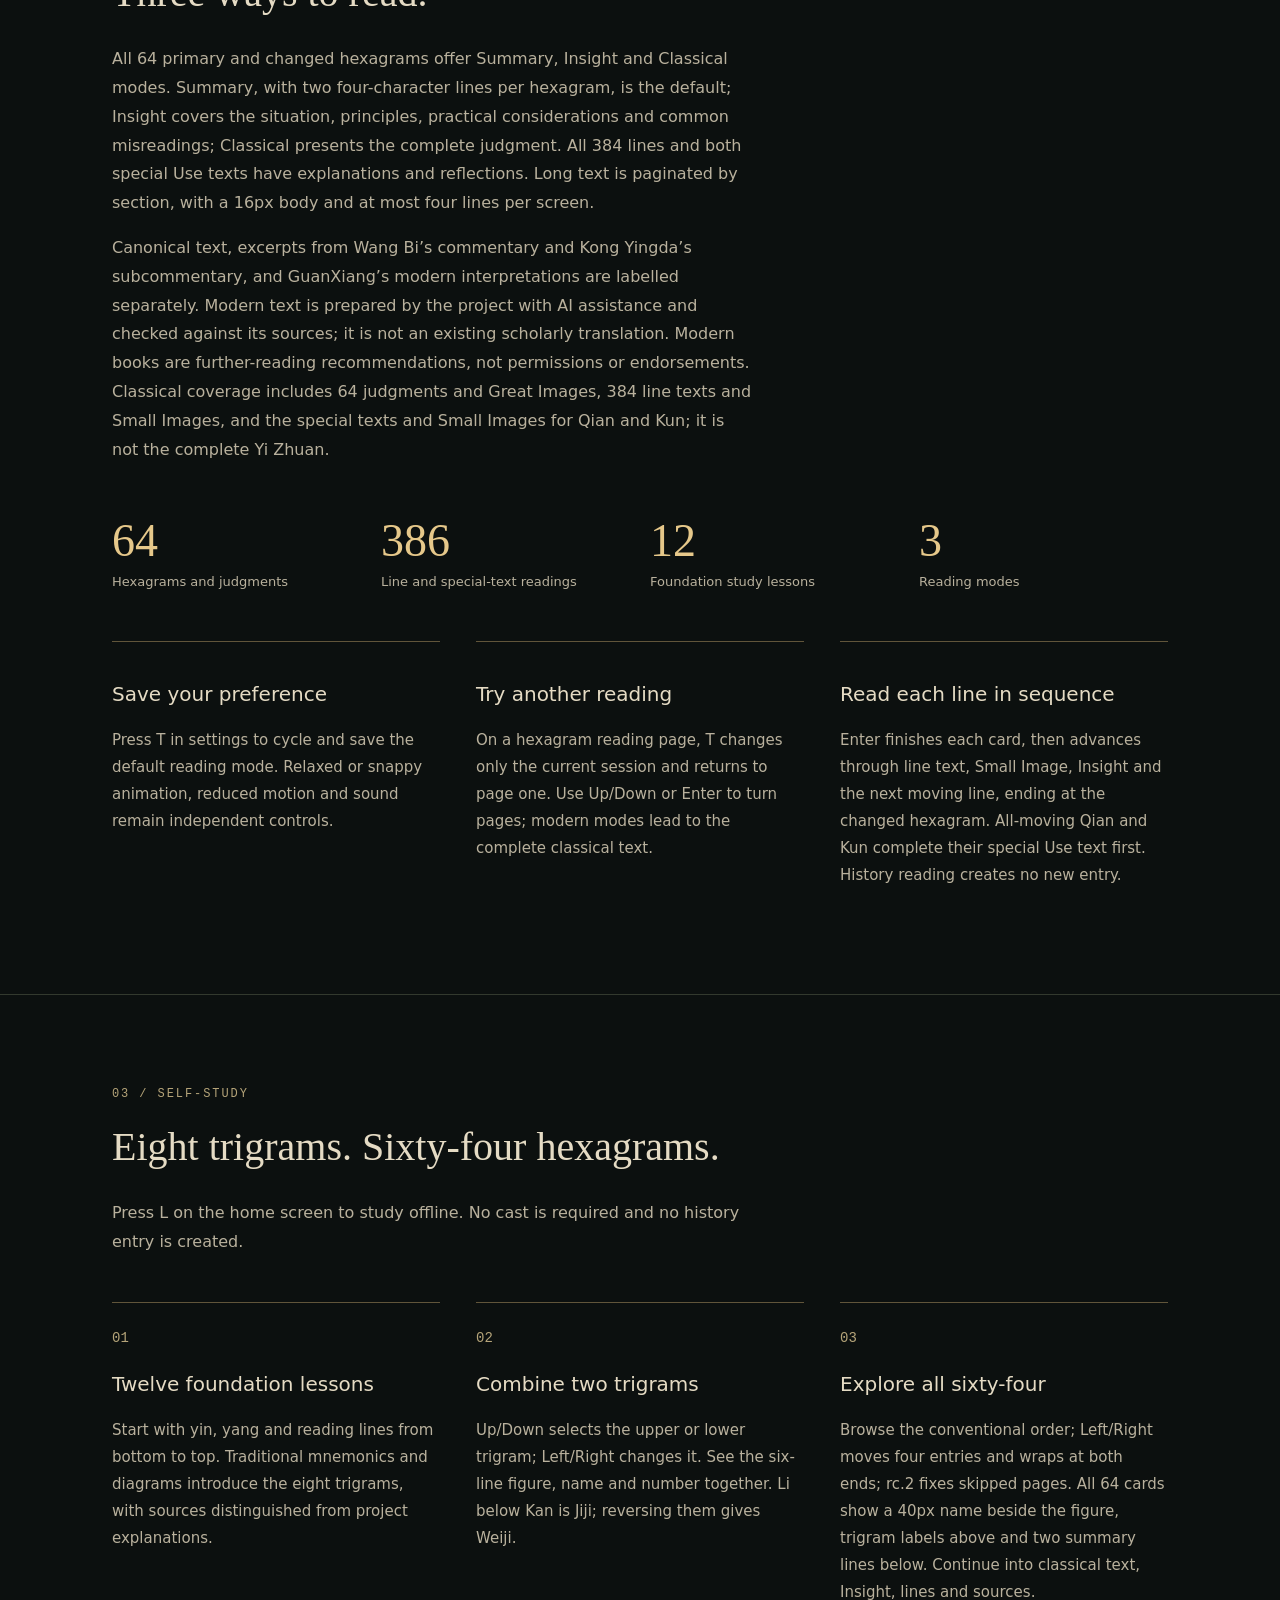
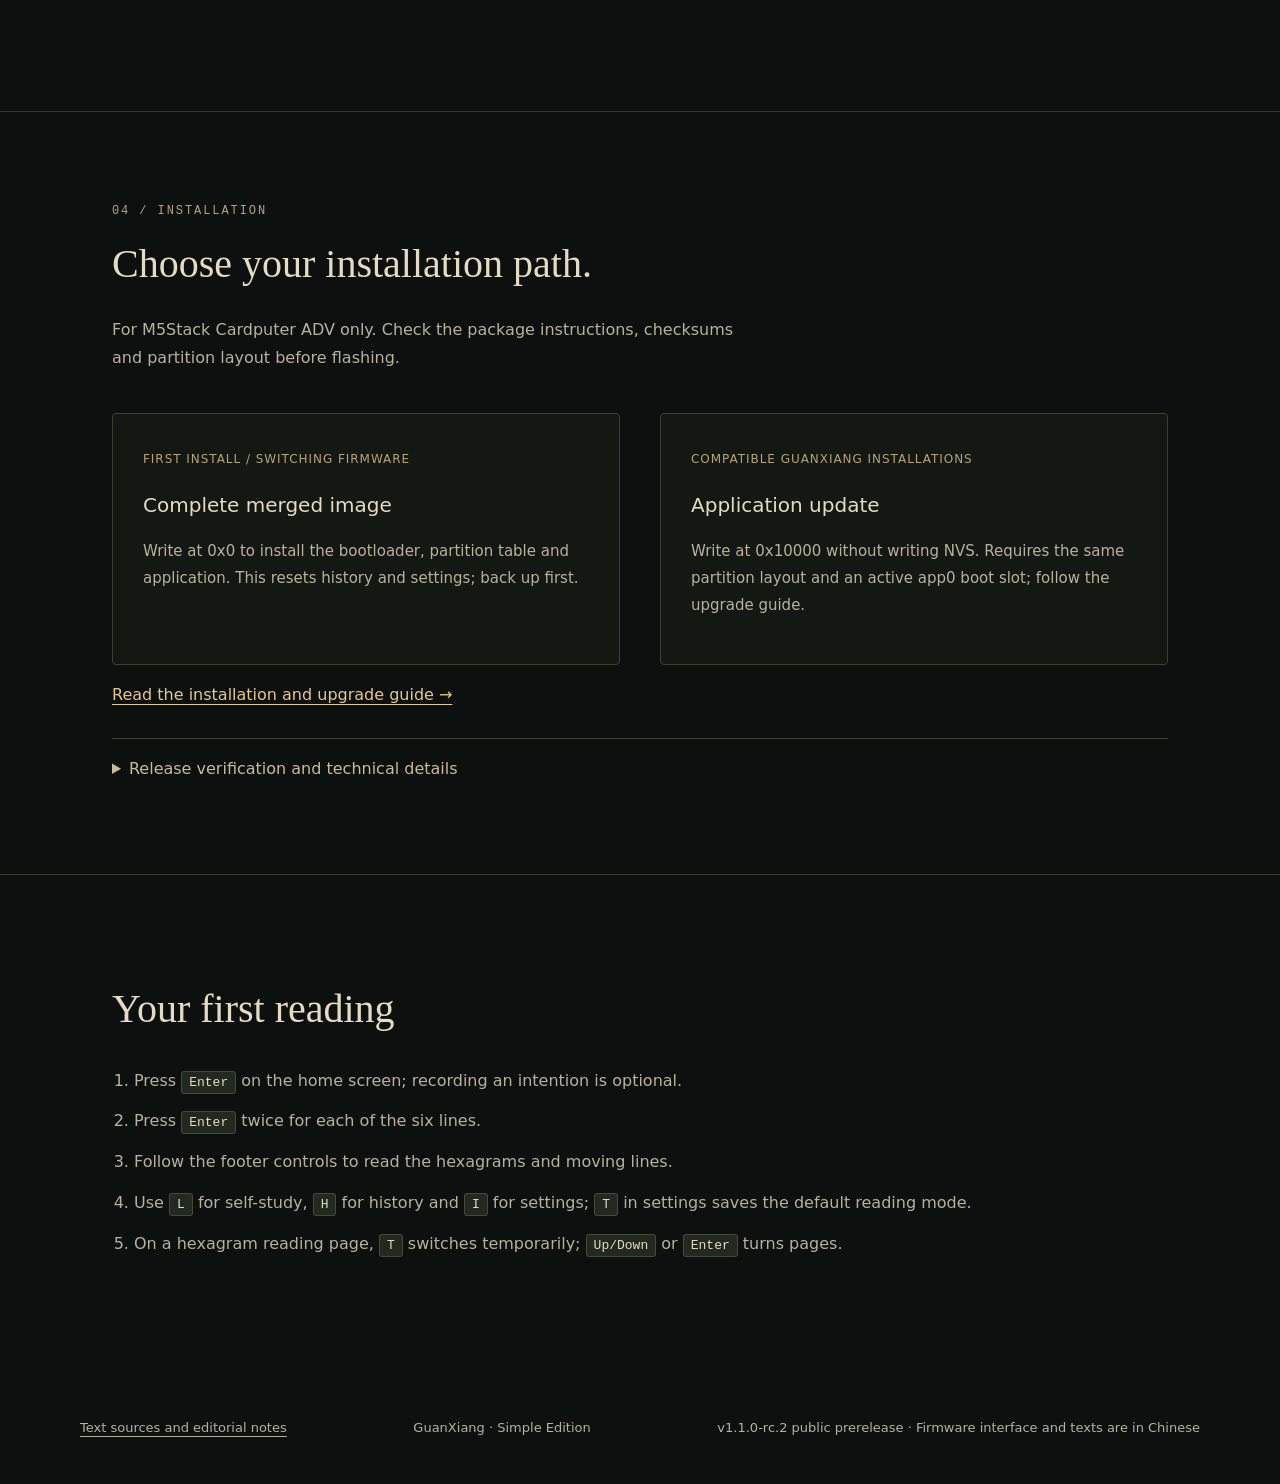
==== commit 82d4e40c: "docs: prepare rc.2 catalogue pagination release" ====
--- a/docs/en/index.html
+++ b/docs/en/index.html
@@ -1,11 +1,11 @@
 <!doctype html>
 <html lang="en"><head><meta charset="utf-8"><meta name="viewport" content="width=device-width,initial-scale=1"><meta name="theme-color" content="#0c100f"><meta name="description" content="An offline three-coin I Ching firmware for M5Stack Cardputer ADV, with expanded readings for 64 hexagrams, 386 line readings, twelve study lessons, casting and local history."><title>GuanXiang · Observe the pattern, read the change</title><link rel="stylesheet" href="../styles.css"></head><body>
 <header><nav class="wrap" aria-label="Navigation"><a class="brand" href="#top">观象</a><div class="navlinks"><a class="wide" href="#casting">Casting</a><a class="wide" href="#reading">Reading</a><a class="wide" href="#study">Study</a><a class="wide" href="#install">Install</a><a href="../" lang="zh-CN">中文</a></div></nav></header>
-<main id="top"><section class="hero wrap"><div><div class="eyebrow">GUANXIANG / CARDPUTER ADV</div><h1>Observe the pattern.<span>Read the change.</span></h1><p class="lead">Three coins, six lines, and room to learn. Explore expanded readings for 64 hexagrams and 386 line and special-text readings, or begin with twelve lessons on the eight trigrams.</p><div class="actions"><a class="button primary" href="https://github.com/Lyzbn/GuanXiang-Firmware/releases/tag/v1.1.0-rc.1">Download v1.1.0-rc.1 prerelease</a><a class="button" href="#study">Explore self-study</a></div><p class="meta">Fully offline · No microSD required · Chinese interface</p></div><figure class="device-preview"><picture><source media="(max-width: 600px)" srcset="../media/device-portrait.png" width="1080" height="1440"><img src="../media/device-overview.png" width="1200" height="675" alt="GuanXiang on a Cardputer ADV, showing the Jiji hexagram card; device illustration" fetchpriority="high"></picture><figcaption>Device illustration · Screen UI rendered from the matching firmware and embedded fonts.</figcaption></figure></section>
+<main id="top"><section class="hero wrap"><div><div class="eyebrow">GUANXIANG / CARDPUTER ADV</div><h1>Observe the pattern.<span>Read the change.</span></h1><p class="lead">Three coins, six lines, and room to learn. Explore expanded readings for 64 hexagrams and 386 line and special-text readings, or begin with twelve lessons on the eight trigrams.</p><div class="actions"><a class="button primary" href="https://github.com/Lyzbn/GuanXiang-Firmware/releases/tag/v1.1.0-rc.2">Download v1.1.0-rc.2 prerelease</a><a class="button" href="#study">Explore self-study</a></div><p class="meta">Fully offline · No microSD required · Chinese interface</p></div><figure class="device-preview"><picture><source media="(max-width: 600px)" srcset="../media/device-portrait.png" width="1080" height="1440"><img src="../media/device-overview.png" width="1200" height="675" alt="GuanXiang on a Cardputer ADV, showing the Jiji hexagram card; device illustration" fetchpriority="high"></picture><figcaption>Device illustration · Screen UI rendered from the matching firmware and embedded fonts.</figcaption></figure></section>
 <section class="section" id="preview"><div class="wrap"><div class="intro"><div class="eyebrow">ON SCREEN / 240 × 135</div><h2>The screen, up close.</h2><p>The six-line figure, large name and upper/lower trigrams share one clear card. The 240 × 135 UI below is shown at a larger size for reading.</p></div><div class="screen-grid"><figure class="screen-card"><img src="../media/qian-native.png" width="240" height="135" alt="Qian · 01" loading="lazy"><figcaption><strong>Qian · 01</strong><span>Six yang lines with a 40px name.</span></figcaption></figure><figure class="screen-card"><img src="../media/jiji-native.png" width="240" height="135" alt="Jiji · 63" loading="lazy"><figcaption><strong>Jiji · 63</strong><span>Li below Kan, with the two-line summary.</span></figcaption></figure></div><p class="media-note">Static firmware-source renders, not hardware screenshots. <a href="https://github.com/Lyzbn/GuanXiang-Firmware/blob/main/docs/media/README.md">Image provenance</a></p></div></section>
 <section class="section" id="casting"><div class="wrap"><div class="intro"><div class="eyebrow">01 / CASTING</div><h2>Two presses. One line.</h2><p>Press once to spin, then again to toss. The three coins settle independently, and six lines form from the bottom upward.</p></div><div class="grid"><article class="feature"><span class="number">01</span><h3>Spin</h3><p>Press Enter to start the three coins spinning.</p></article><article class="feature"><span class="number">02</span><h3>Toss</h3><p>Press Enter again and let each coin settle.</p></article><article class="feature"><span class="number">03</span><h3>Read</h3><p>Complete all six lines, then explore the primary hexagram, moving lines and changed hexagram.</p></article></div><div class="screen-grid coin-grid"><figure class="screen-card"><img src="../media/42-coin-rise-native.png" width="240" height="135" alt="Three coins: Rising" loading="lazy"><figcaption><strong>Rising</strong></figcaption></figure><figure class="screen-card"><img src="../media/43-coin-apex-native.png" width="240" height="135" alt="Three coins: In flight" loading="lazy"><figcaption><strong>In flight</strong></figcaption></figure><figure class="screen-card"><img src="../media/48-coin-settled-native.png" width="240" height="135" alt="Three coins: Settled" loading="lazy"><figcaption><strong>Settled</strong></figcaption></figure></div></div></section>
 <section class="section" id="reading"><div class="wrap"><div class="intro"><div class="eyebrow">02 / READING</div><h2>Three ways to read.</h2><p>All 64 primary and changed hexagrams offer Summary, Insight and Classical modes. Summary, with two four-character lines per hexagram, is the default; Insight covers the situation, principles, practical considerations and common misreadings; Classical presents the complete judgment. All 384 lines and both special Use texts have explanations and reflections. Long text is paginated by section, with a 16px body and at most four lines per screen.</p><p>Canonical text, excerpts from Wang Bi’s commentary and Kong Yingda’s subcommentary, and GuanXiang’s modern interpretations are labelled separately. Modern text is prepared by the project with AI assistance and checked against its sources; it is not an existing scholarly translation. Modern books are further-reading recommendations, not permissions or endorsements. Classical coverage includes 64 judgments and Great Images, 384 line texts and Small Images, and the special texts and Small Images for Qian and Kun; it is not the complete Yi Zhuan.</p></div><div class="facts"><div class="fact"><strong>64</strong><span>Hexagrams and judgments</span></div><div class="fact"><strong>386</strong><span>Line and special-text readings</span></div><div class="fact"><strong>12</strong><span>Foundation study lessons</span></div><div class="fact"><strong>3</strong><span>Reading modes</span></div></div><div class="grid"><article class="feature"><h3>Save your preference</h3><p>Press T in settings to cycle and save the default reading mode. Relaxed or snappy animation, reduced motion and sound remain independent controls.</p></article><article class="feature"><h3>Try another reading</h3><p>On a hexagram reading page, T changes only the current session and returns to page one. Use Up/Down or Enter to turn pages; modern modes lead to the complete classical text.</p></article><article class="feature"><h3>Read each line in sequence</h3><p>Enter finishes each card, then advances through line text, Small Image, Insight and the next moving line, ending at the changed hexagram. All-moving Qian and Kun complete their special Use text first. History reading creates no new entry.</p></article></div></div></section>
-<section class="section" id="study"><div class="wrap"><div class="intro"><div class="eyebrow">03 / SELF-STUDY</div><h2>Eight trigrams. Sixty-four hexagrams.</h2><p>Press L on the home screen to study offline. No cast is required and no history entry is created.</p></div><div class="grid"><article class="feature"><span class="number">01</span><h3>Twelve foundation lessons</h3><p>Start with yin, yang and reading lines from bottom to top. Traditional mnemonics and diagrams introduce the eight trigrams, with sources distinguished from project explanations.</p></article><article class="feature"><span class="number">02</span><h3>Combine two trigrams</h3><p>Up/Down selects the upper or lower trigram; Left/Right changes it. See the six-line figure, name and number together. Li below Kan is Jiji; reversing them gives Weiji.</p></article><article class="feature"><span class="number">03</span><h3>Explore all sixty-four</h3><p>Browse the conventional order; Left/Right jumps eight entries. All 64 cards show a 40px name beside the figure, trigram labels above and two summary lines below. Continue into classical text, Insight, lines and sources.</p></article></div></div></section>
-<section class="section" id="install"><div class="wrap"><div class="intro"><div class="eyebrow">04 / INSTALLATION</div><h2>Choose your installation path.</h2><p>For M5Stack Cardputer ADV only. Check the package instructions, checksums and partition layout before flashing.</p></div><div class="install"><article class="card"><span class="tag">FIRST INSTALL / SWITCHING FIRMWARE</span><h3>Complete merged image</h3><p>Write at 0x0 to install the bootloader, partition table and application. This resets history and settings; back up first.</p></article><article class="card"><span class="tag">COMPATIBLE GUANXIANG INSTALLATIONS</span><h3>Application update</h3><p>Write at 0x10000 without writing NVS. Requires the same partition layout and an active app0 boot slot; follow the upgrade guide.</p></article></div><p><a class="text-link" href="https://github.com/Lyzbn/GuanXiang-Firmware/blob/main/INSTALL.md">Read the installation and upgrade guide →</a></p><details class="validation"><summary>Release verification and technical details</summary><p class="notice">Updated application source: ae85426. The local Release build and fixed-source CI, including 238,355 native regression checks, passed. Main-reading checks cover 13,522 layouts / 214,191 bounds; study checks cover 5,362 layouts / 34,342 bounds, all with zero errors. Galleries contain 68 and 32 host previews. Fixed-source CI 38967327177 passed; the selected Linux application is 1,567,632 bytes. App-only writing, independent flash verification, NVS preservation and the serial boot smoke test passed; user acceptance passed for this candidate. The user accepted the large-name cards, retained old data, complete reading with exactly one new history entry, and USB/battery cold starts with new data retained. Version v1.1.0-rc.1 is publicly available as a prerelease; source-version metadata remains 1.1.0-dev.</p></details></div></section>
+<section class="section" id="study"><div class="wrap"><div class="intro"><div class="eyebrow">03 / SELF-STUDY</div><h2>Eight trigrams. Sixty-four hexagrams.</h2><p>Press L on the home screen to study offline. No cast is required and no history entry is created.</p></div><div class="grid"><article class="feature"><span class="number">01</span><h3>Twelve foundation lessons</h3><p>Start with yin, yang and reading lines from bottom to top. Traditional mnemonics and diagrams introduce the eight trigrams, with sources distinguished from project explanations.</p></article><article class="feature"><span class="number">02</span><h3>Combine two trigrams</h3><p>Up/Down selects the upper or lower trigram; Left/Right changes it. See the six-line figure, name and number together. Li below Kan is Jiji; reversing them gives Weiji.</p></article><article class="feature"><span class="number">03</span><h3>Explore all sixty-four</h3><p>Browse the conventional order; Left/Right moves four entries and wraps at both ends; rc.2 fixes skipped pages. All 64 cards show a 40px name beside the figure, trigram labels above and two summary lines below. Continue into classical text, Insight, lines and sources.</p></article></div></div></section>
+<section class="section" id="install"><div class="wrap"><div class="intro"><div class="eyebrow">04 / INSTALLATION</div><h2>Choose your installation path.</h2><p>For M5Stack Cardputer ADV only. Check the package instructions, checksums and partition layout before flashing.</p></div><div class="install"><article class="card"><span class="tag">FIRST INSTALL / SWITCHING FIRMWARE</span><h3>Complete merged image</h3><p>Write at 0x0 to install the bootloader, partition table and application. This resets history and settings; back up first.</p></article><article class="card"><span class="tag">COMPATIBLE GUANXIANG INSTALLATIONS</span><h3>Application update</h3><p>Write at 0x10000 without writing NVS. Requires the same partition layout and an active app0 boot slot; follow the upgrade guide.</p></article></div><p><a class="text-link" href="https://github.com/Lyzbn/GuanXiang-Firmware/blob/main/INSTALL.md">Read the installation and upgrade guide →</a></p><details class="validation"><summary>Release verification and technical details</summary><p class="notice">v1.1.0-rc.2 fixes self-study catalogue pagination. Fix 96057ad and CI checkout fd68d201 have the same tree; fixed-source CI 40195260690 passed. All 239,345 native checks passed; study audits covered 5,362 layouts / 34,342 bounds with zero errors. The selected Linux app is 1,567,664 bytes. App-only writing, independent Flash verification, NVS preservation and a 20-second boot smoke test passed. The user confirmed startup, retained data, forward/backward catalogue wrapping, and opening hexagram 64 and returning correctly. Full casting and USB/battery cold starts were accepted on rc.1 and were not repeated this round. This remains a prerelease with source-version metadata 1.1.0-dev.</p></details></div></section>
 <section class="section"><div class="wrap"><h2>Your first reading</h2><ol><li>Press <kbd>Enter</kbd> on the home screen; recording an intention is optional.</li><li>Press <kbd>Enter</kbd> twice for each of the six lines.</li><li>Follow the footer controls to read the hexagrams and moving lines.</li><li>Use <kbd>L</kbd> for self-study, <kbd>H</kbd> for history and <kbd>I</kbd> for settings; <kbd>T</kbd> in settings saves the default reading mode.</li><li>On a hexagram reading page, <kbd>T</kbd> switches temporarily; <kbd>Up/Down</kbd> or <kbd>Enter</kbd> turns pages.</li></ol></div></section></main>
-<footer class="footer wrap"><div class="footer-inner"><p><a href="https://github.com/Lyzbn/GuanXiang-Firmware/blob/main/TEXT_SOURCES.md">Text sources and editorial notes</a></p><p>GuanXiang · Simple Edition</p><p>v1.1.0-rc.1 public prerelease · Firmware interface and texts are in Chinese</p></div></footer></body></html>
+<footer class="footer wrap"><div class="footer-inner"><p><a href="https://github.com/Lyzbn/GuanXiang-Firmware/blob/main/TEXT_SOURCES.md">Text sources and editorial notes</a></p><p>GuanXiang · Simple Edition</p><p>v1.1.0-rc.2 public prerelease · Firmware interface and texts are in Chinese</p></div></footer></body></html>
